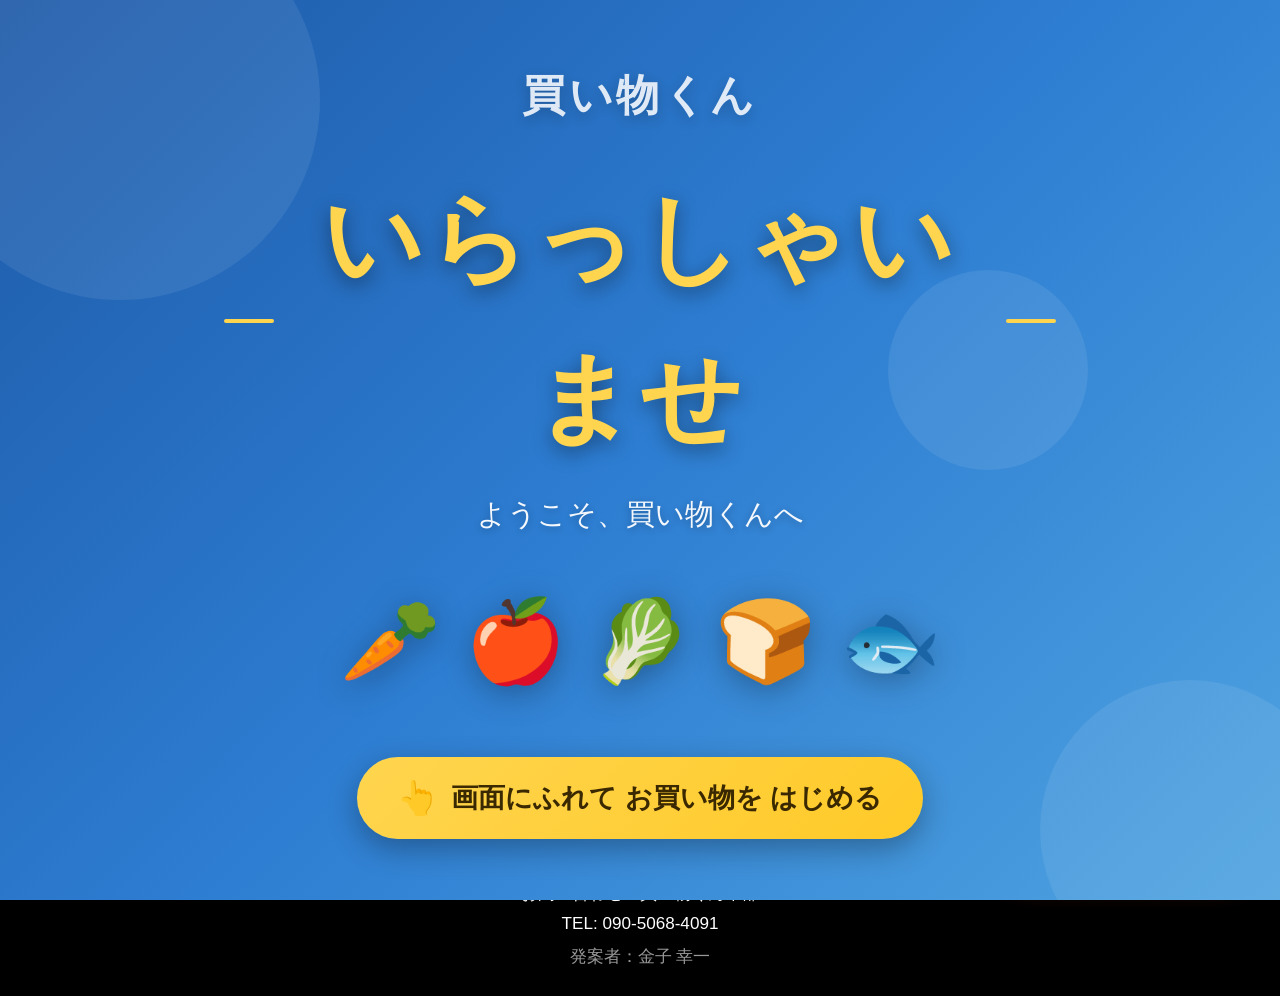
==== index.html @ 4b7d5826 "feat: 買い物くんサイト公開用の初期コミット 認証をVercel問い合わせ方式に変更。非公開ファイル(要件定義.txt, users.json, PDF)は除外。  Co-Authored-By:" ====
<!DOCTYPE html>
<html lang="ja">
<head>
    <meta charset="UTF-8">
    <meta name="viewport" content="width=device-width, initial-scale=1.0">
    <title>買い物くん</title>
    <link rel="stylesheet" href="style.css">
</head>
<body class="menu-body">
    <!-- ウェルカム画面（セッション中、初回のみ表示） -->
    <div class="welcome-screen" id="welcomeScreen">
        <div class="welcome-bg">
            <span class="welcome-bg-shape welcome-bg-shape-1"></span>
            <span class="welcome-bg-shape welcome-bg-shape-2"></span>
            <span class="welcome-bg-shape welcome-bg-shape-3"></span>
        </div>
        <div class="welcome-content">
            <div class="welcome-logo">買い物くん</div>
            <div class="welcome-greeting">
                <span class="welcome-greeting-text">いらっしゃいませ</span>
            </div>
            <div class="welcome-sub">ようこそ、買い物くんへ</div>

            <div class="welcome-illustration">
                <span class="welcome-emoji welcome-emoji-1">🥕</span>
                <span class="welcome-emoji welcome-emoji-2">🍎</span>
                <span class="welcome-emoji welcome-emoji-3">🥬</span>
                <span class="welcome-emoji welcome-emoji-4">🍞</span>
                <span class="welcome-emoji welcome-emoji-5">🐟</span>
            </div>

            <button class="welcome-start-btn" id="welcomeStartBtn">
                <span class="welcome-start-icon">👆</span>
                <span>画面にふれて お買い物を はじめる</span>
            </button>
        </div>
    </div>

    <!-- ヘッダー -->
    <header class="header">
        <div class="header-inner">
            <h1 class="logo">買い物くん</h1>
            <p class="tagline">お買い物の方法を選んでください</p>
        </div>
    </header>

    <!-- メニュー -->
    <main class="menu-main">
        <h2 class="menu-title">お買い物 メニュー</h2>
        <p class="menu-lead">お好きな方法でお買い物ができます</p>

        <div class="menu-grid">
            <a href="single.html" class="menu-card menu-card-single">
                <div class="menu-card-icon">🛒</div>
                <div class="menu-card-title">1つずつ 選ぶ</div>
                <div class="menu-card-desc">
                    動画で商品を見ながら<br>
                    好きなものを 1つずつ選べます
                </div>
                <div class="menu-card-arrow">▶</div>
            </a>

            <a href="sets.html" class="menu-card menu-card-set">
                <div class="menu-card-icon">🍛</div>
                <div class="menu-card-title">お料理の セットから選ぶ</div>
                <div class="menu-card-desc">
                    カレー・ハンバーグなど<br>
                    お料理ごとに まとめて材料が揃います
                </div>
                <div class="menu-card-arrow">▶</div>
            </a>
        </div>
    </main>

    <!-- カートFAB -->
    <button class="cart-fab" id="cartFab">
        <span class="cart-icon">🛒</span>
        <span class="cart-label">買い物かご</span>
        <span class="cart-count" id="cartCount">0</span>
    </button>

    <!-- 買い物かごモーダル -->
    <div class="modal" id="cartModal">
        <div class="modal-content cart-modal-content">
            <button class="modal-close" id="cartModalClose">×</button>
            <h3 class="modal-title">買い物かごの中身</h3>
            <div class="cart-items" id="cartItems"></div>
            <div class="cart-total">
                <span>合計</span>
                <span class="total-price" id="totalPrice">0円</span>
            </div>
            <button class="order-btn" id="orderBtn">この内容で注文する</button>
        </div>
    </div>

    <!-- 最終注文確認モーダル -->
    <div class="modal" id="orderConfirmModal">
        <div class="modal-content order-confirm-content">
            <button class="modal-close" id="orderConfirmClose">×</button>
            <div class="order-confirm-icon">📝</div>
            <h3 class="order-confirm-title">ご注文内容の最終確認</h3>
            <p class="order-confirm-lead">以下の内容でご注文を確定します。<br>よろしいですか？</p>
            <div class="order-confirm-list" id="orderConfirmList"></div>
            <div class="order-confirm-total">
                <span>お支払い合計</span>
                <span class="order-confirm-total-price" id="orderConfirmTotal">0円</span>
            </div>
            <div class="order-confirm-note">
                <span class="order-confirm-note-icon">ℹ</span>
                <span>ご注文後、スタッフが商品をお届けします。</span>
            </div>
            <div class="order-confirm-actions">
                <button class="order-confirm-btn order-confirm-btn-back" id="orderConfirmBack">
                    <span class="panel-btn-icon">←</span>
                    <span>買い物かごに戻る</span>
                </button>
                <button class="order-confirm-btn order-confirm-btn-ok" id="orderConfirmOk">
                    <span class="panel-btn-icon">✓</span>
                    <span>この内容で注文する</span>
                </button>
            </div>
        </div>
    </div>

    <!-- 注文完了モーダル -->
    <div class="modal" id="completeModal">
        <div class="modal-content complete-content">
            <div class="complete-icon">✓</div>
            <h3 class="complete-title">ご注文ありがとうございます</h3>
            <p class="complete-text">
                スタッフが商品をお届けします。<br>
                しばらくお待ちください。
            </p>
            <div class="complete-summary" id="completeSummary"></div>
            <button class="complete-btn" id="completeBtn">とじる</button>
        </div>
    </div>

    <!-- フッター -->
    <footer class="footer">
        <p>お問い合わせ：買い物くん本部</p>
        <p>TEL: 090-5068-4091</p>
        <p class="footer-small">発案者：金子 幸一</p>
    </footer>

    <script src="data.js"></script>
    <script src="auth.js"></script>
    <script src="cart.js"></script>
    <script>
        // ウェルカム画面（同セッション中は初回のみ表示）
        document.addEventListener("DOMContentLoaded", () => {
            injectAuthBadge();
            const welcome = document.getElementById("welcomeScreen");
            const startBtn = document.getElementById("welcomeStartBtn");

            if (sessionStorage.getItem("buyimono_welcomed") === "yes") {
                welcome.classList.add("hide");
            } else {
                const dismiss = (e) => {
                    e && e.stopPropagation && e.stopPropagation();
                    sessionStorage.setItem("buyimono_welcomed", "yes");
                    welcome.classList.add("hide");
                };
                welcome.addEventListener("click", dismiss);
                startBtn.addEventListener("click", dismiss);
            }
        });
    </script>
</body>
</html>
---- style.css ----
/* ========================================
   買い物くん - タブレット向けTV通販風UI
   ======================================== */

* {
    margin: 0;
    padding: 0;
    box-sizing: border-box;
    -webkit-tap-highlight-color: transparent;
}

html {
    font-size: 18px;
}

body {
    font-family: "Hiragino Sans", "Hiragino Kaku Gothic ProN", "Meiryo", "Yu Gothic", sans-serif;
    background: #0a1929;
    color: #222;
    line-height: 1.6;
    overflow-x: hidden;
    min-height: 100vh;
}

/* ========================================
   ウェルカム画面
   ======================================== */
.welcome-screen {
    position: fixed;
    inset: 0;
    z-index: 2000;
    background: linear-gradient(135deg, #1e5aa8 0%, #2d7dd2 50%, #4fa3e0 100%);
    display: flex;
    align-items: center;
    justify-content: center;
    cursor: pointer;
    overflow: hidden;
    transition: opacity 0.6s ease, visibility 0.6s ease;
}

.welcome-screen.hide {
    opacity: 0;
    visibility: hidden;
    pointer-events: none;
}

/* 背景装飾 */
.welcome-bg {
    position: absolute;
    inset: 0;
    overflow: hidden;
    pointer-events: none;
}

.welcome-bg-shape {
    position: absolute;
    border-radius: 50%;
    background: rgba(255,255,255,0.08);
    animation: bgFloat 14s ease-in-out infinite;
}

.welcome-bg-shape-1 {
    width: 400px;
    height: 400px;
    top: -100px;
    left: -80px;
    animation-delay: 0s;
}

.welcome-bg-shape-2 {
    width: 300px;
    height: 300px;
    bottom: -80px;
    right: -60px;
    animation-delay: -5s;
}

.welcome-bg-shape-3 {
    width: 200px;
    height: 200px;
    top: 30%;
    right: 15%;
    animation-delay: -9s;
}

@keyframes bgFloat {
    0%, 100% { transform: translate(0, 0) scale(1); }
    33% { transform: translate(30px, -20px) scale(1.05); }
    66% { transform: translate(-20px, 30px) scale(0.98); }
}

/* 中央コンテンツ */
.welcome-content {
    position: relative;
    z-index: 1;
    text-align: center;
    color: #fff;
    padding: 40px 24px;
    max-width: 800px;
    width: 100%;
    animation: welcomeFadeIn 0.8s ease-out;
}

@keyframes welcomeFadeIn {
    from {
        opacity: 0;
        transform: translateY(20px);
    }
    to {
        opacity: 1;
        transform: translateY(0);
    }
}

.welcome-logo {
    font-size: 2.4rem;
    font-weight: bold;
    opacity: 0.85;
    letter-spacing: 0.08em;
    margin-bottom: 30px;
    text-shadow: 0 4px 14px rgba(0,0,0,0.25);
}

.welcome-greeting {
    margin-bottom: 14px;
    position: relative;
    display: inline-block;
    padding: 0 30px;
}

.welcome-greeting::before,
.welcome-greeting::after {
    content: "";
    position: absolute;
    top: 50%;
    width: 50px;
    height: 4px;
    background: #ffd54f;
    border-radius: 2px;
}

.welcome-greeting::before {
    left: -40px;
}

.welcome-greeting::after {
    right: -40px;
}

.welcome-greeting-text {
    font-size: 5.5rem;
    font-weight: bold;
    color: #ffd54f;
    text-shadow: 0 6px 20px rgba(0,0,0,0.4);
    letter-spacing: 0.05em;
    display: inline-block;
    animation: greetingPulse 2.5s ease-in-out infinite;
}

@keyframes greetingPulse {
    0%, 100% { transform: scale(1); }
    50% { transform: scale(1.03); }
}

.welcome-sub {
    font-size: 1.6rem;
    margin-bottom: 40px;
    opacity: 0.95;
    text-shadow: 0 2px 8px rgba(0,0,0,0.3);
}

/* イラスト */
.welcome-illustration {
    display: flex;
    justify-content: center;
    align-items: center;
    gap: 24px;
    margin-bottom: 50px;
    flex-wrap: wrap;
}

.welcome-emoji {
    font-size: 4.5rem;
    filter: drop-shadow(0 6px 16px rgba(0,0,0,0.3));
    animation: emojiFloat 3s ease-in-out infinite;
}

.welcome-emoji-1 { animation-delay: 0s; }
.welcome-emoji-2 { animation-delay: 0.3s; }
.welcome-emoji-3 { animation-delay: 0.6s; }
.welcome-emoji-4 { animation-delay: 0.9s; }
.welcome-emoji-5 { animation-delay: 1.2s; }

@keyframes emojiFloat {
    0%, 100% { transform: translateY(0) rotate(-3deg); }
    50% { transform: translateY(-20px) rotate(3deg); }
}

/* スタートボタン */
.welcome-start-btn {
    background: linear-gradient(135deg, #ffd54f 0%, #ffca28 100%);
    color: #3a2800;
    border: none;
    border-radius: 60px;
    padding: 22px 40px;
    font-size: 1.5rem;
    font-weight: bold;
    cursor: pointer;
    font-family: inherit;
    display: inline-flex;
    align-items: center;
    gap: 14px;
    box-shadow: 0 10px 30px rgba(0,0,0,0.3);
    animation: startBtnPulse 1.8s ease-in-out infinite;
}

.welcome-start-btn:active {
    transform: scale(0.96);
}

@keyframes startBtnPulse {
    0%, 100% {
        box-shadow: 0 10px 30px rgba(0,0,0,0.3), 0 0 0 0 rgba(255,213,79,0.6);
    }
    50% {
        box-shadow: 0 10px 30px rgba(0,0,0,0.3), 0 0 0 20px rgba(255,213,79,0);
    }
}

.welcome-start-icon {
    font-size: 1.8rem;
    animation: pointerBounce 1.2s ease-in-out infinite;
}

/* レスポンシブ */
@media (max-width: 600px) {
    .welcome-logo {
        font-size: 1.8rem;
        margin-bottom: 20px;
    }
    .welcome-greeting-text {
        font-size: 3.2rem;
    }
    .welcome-greeting::before,
    .welcome-greeting::after {
        width: 30px;
    }
    .welcome-sub {
        font-size: 1.15rem;
        margin-bottom: 28px;
    }
    .welcome-emoji {
        font-size: 3rem;
    }
    .welcome-illustration {
        gap: 14px;
        margin-bottom: 32px;
    }
    .welcome-start-btn {
        font-size: 1.15rem;
        padding: 18px 26px;
    }
}

/* ========================================
   ヘッダー
   ======================================== */
.header {
    background: linear-gradient(135deg, #1e5aa8 0%, #2d7dd2 100%);
    color: #fff;
    padding: 16px;
    box-shadow: 0 2px 8px rgba(0,0,0,0.3);
}

.header-inner {
    max-width: 1400px;
    margin: 0 auto;
    text-align: center;
}

/* 戻るボタン付きヘッダー */
.header-with-back {
    display: flex;
    align-items: center;
    justify-content: space-between;
    gap: 16px;
}

.header-back {
    color: #fff;
    text-decoration: none;
    background: rgba(255,255,255,0.18);
    padding: 10px 18px;
    border-radius: 50px;
    font-size: 1.05rem;
    font-weight: bold;
    white-space: nowrap;
    border: 2px solid rgba(255,255,255,0.35);
    transition: all 0.15s;
    flex-shrink: 0;
}

.header-back:active {
    background: rgba(255,255,255,0.3);
    transform: scale(0.96);
}

.header-back-spacer {
    width: 128px;
    flex-shrink: 0;
}

@media (max-width: 600px) {
    .header-back {
        font-size: 0.9rem;
        padding: 8px 12px;
    }
    .header-back-spacer {
        width: 70px;
    }
}

.logo {
    font-size: 2.2rem;
    font-weight: bold;
    letter-spacing: 0.05em;
}

.tagline {
    font-size: 1.15rem;
    margin-top: 2px;
    opacity: 0.95;
}

/* ========================================
   ショーケース（メインエリア）
   ======================================== */
.showcase {
    max-width: 1400px;
    margin: 0 auto;
    padding: 24px 16px 40px;
}

.showcase-inner {
    display: flex;
    flex-direction: column;
    gap: 20px;
}

/* 操作ガイド */
.guide-banner {
    background: linear-gradient(90deg, #ffc107 0%, #ffb300 100%);
    color: #222;
    padding: 14px 20px;
    border-radius: 50px;
    font-size: 1.3rem;
    font-weight: bold;
    text-align: center;
    box-shadow: 0 4px 12px rgba(255,193,7,0.35);
    display: flex;
    align-items: center;
    justify-content: center;
    gap: 12px;
    animation: guidePulse 2.5s ease-in-out infinite;
}

@keyframes guidePulse {
    0%, 100% { transform: scale(1); }
    50% { transform: scale(1.02); }
}

.guide-icon {
    font-size: 1.8rem;
    animation: pointerBounce 1.2s ease-in-out infinite;
}

@keyframes pointerBounce {
    0%, 100% { transform: translateY(0); }
    50% { transform: translateY(-6px); }
}

/* ========================================
   動画ステージ
   ======================================== */
.video-stage {
    position: relative;
    width: 100%;
    aspect-ratio: 16/9;
    background: #000;
    border-radius: 20px;
    overflow: hidden;
    box-shadow: 0 12px 40px rgba(0,0,0,0.5);
    cursor: pointer;
    user-select: none;
}

.video-stage.tapped {
    cursor: default;
}

.video-placeholder {
    position: absolute;
    inset: 0;
    background: linear-gradient(135deg, #1e5aa8 0%, #2d7dd2 50%, #4fa3e0 100%);
    display: flex;
    flex-direction: column;
    align-items: center;
    justify-content: center;
    color: #fff;
    z-index: 1;
    transition: opacity 0.5s;
}

.video-placeholder.hidden {
    opacity: 0;
    pointer-events: none;
}

.placeholder-emoji {
    font-size: 10rem;
    animation: floatEmoji 3s ease-in-out infinite;
    filter: drop-shadow(0 10px 20px rgba(0,0,0,0.3));
}

@keyframes floatEmoji {
    0%, 100% { transform: translateY(0) rotate(-2deg); }
    50% { transform: translateY(-15px) rotate(2deg); }
}

.placeholder-name {
    font-size: 2.5rem;
    font-weight: bold;
    margin-top: 20px;
    text-shadow: 0 4px 12px rgba(0,0,0,0.3);
}

.stage-video {
    position: absolute;
    inset: 0;
    width: 100%;
    height: 100%;
    object-fit: cover;
    z-index: 2;
}

.stage-video:not([src]), .stage-video[src=""] {
    display: none;
}

/* 商品情報オーバーレイ */
.product-overlay {
    position: absolute;
    bottom: 0;
    left: 0;
    right: 0;
    background: linear-gradient(180deg, transparent 0%, rgba(0,0,0,0.85) 100%);
    padding: 40px 24px 24px;
    color: #fff;
    z-index: 3;
    pointer-events: none;
}

.product-overlay-name {
    font-size: 2.2rem;
    font-weight: bold;
    text-shadow: 0 2px 8px rgba(0,0,0,0.6);
    margin-bottom: 6px;
}

.product-overlay-price {
    font-size: 1.8rem;
    font-weight: bold;
    color: #ffd54f;
    text-shadow: 0 2px 8px rgba(0,0,0,0.6);
}

/* タップ促進ヒント */
.tap-hint {
    position: absolute;
    top: 50%;
    right: 6%;
    transform: translateY(-50%);
    color: #fff;
    z-index: 3;
    text-align: center;
    pointer-events: none;
    animation: hintFade 3s ease-in-out infinite;
}

.video-stage.tapped .tap-hint {
    display: none;
}

@keyframes hintFade {
    0%, 100% { opacity: 0.5; }
    50% { opacity: 1; }
}

.tap-circle {
    width: 100px;
    height: 100px;
    border: 5px solid #fff;
    border-radius: 50%;
    margin: 0 auto 12px;
    position: relative;
    box-shadow: 0 0 30px rgba(255,255,255,0.6);
}

.tap-circle::before, .tap-circle::after {
    content: "";
    position: absolute;
    inset: -5px;
    border: 5px solid rgba(255,255,255,0.7);
    border-radius: 50%;
    animation: ripple 2s ease-out infinite;
}

.tap-circle::after {
    animation-delay: 1s;
}

@keyframes ripple {
    0% { transform: scale(1); opacity: 1; }
    100% { transform: scale(1.8); opacity: 0; }
}

.tap-text {
    font-size: 1.3rem;
    font-weight: bold;
    text-shadow: 0 2px 8px rgba(0,0,0,0.8);
    background: rgba(217,72,15,0.9);
    padding: 8px 16px;
    border-radius: 50px;
    display: inline-block;
}

/* ========================================
   購入パネル（タップ後）
   ======================================== */
.purchase-panel {
    position: absolute;
    inset: 0;
    background: rgba(0,0,0,0.85);
    backdrop-filter: blur(8px);
    -webkit-backdrop-filter: blur(8px);
    z-index: 10;
    display: none;
    flex-direction: column;
    justify-content: center;
    padding: 24px;
    color: #fff;
}

.purchase-panel.show {
    display: flex;
    animation: panelSlideUp 0.35s cubic-bezier(0.16, 1, 0.3, 1);
}

@keyframes panelSlideUp {
    from {
        opacity: 0;
        transform: translateY(30px);
    }
    to {
        opacity: 1;
        transform: translateY(0);
    }
}

.panel-close {
    position: absolute;
    top: 16px;
    right: 16px;
    width: 48px;
    height: 48px;
    border-radius: 50%;
    border: none;
    background: rgba(255,255,255,0.2);
    color: #fff;
    font-size: 1.8rem;
    cursor: pointer;
    display: flex;
    align-items: center;
    justify-content: center;
}

.panel-close:hover {
    background: rgba(255,255,255,0.3);
}

.panel-product {
    display: flex;
    align-items: center;
    gap: 20px;
    margin-bottom: 24px;
}

.panel-emoji {
    font-size: 6rem;
    flex-shrink: 0;
    filter: drop-shadow(0 6px 16px rgba(0,0,0,0.5));
}

.panel-info {
    flex: 1;
    min-width: 0;
}

.panel-name {
    font-size: 2rem;
    font-weight: bold;
    margin-bottom: 6px;
}

.panel-desc {
    font-size: 1.05rem;
    opacity: 0.9;
    margin-bottom: 10px;
    line-height: 1.5;
}

.panel-price {
    font-size: 2.2rem;
    font-weight: bold;
    color: #ffd54f;
}

/* 数量選択（ラジオボタン式） */
.panel-qty-section {
    margin-bottom: 24px;
    text-align: center;
}

.panel-qty-label {
    font-size: 1.4rem;
    font-weight: bold;
    margin-bottom: 14px;
}

.panel-qty-options {
    display: flex;
    flex-wrap: wrap;
    gap: 10px;
    justify-content: center;
    max-width: 720px;
    margin: 0 auto;
}

.qty-option {
    width: 68px;
    height: 68px;
    border-radius: 50%;
    border: 3px solid #fff;
    background: rgba(255,255,255,0.15);
    color: #fff;
    font-size: 1.6rem;
    font-weight: bold;
    cursor: pointer;
    font-family: inherit;
    display: flex;
    align-items: center;
    justify-content: center;
    transition: all 0.15s;
    flex-shrink: 0;
}

.qty-option:active {
    transform: scale(0.92);
}

.qty-option.selected {
    background: #ffd54f;
    color: #222;
    border-color: #ffd54f;
    box-shadow: 0 6px 16px rgba(255,213,79,0.5);
    transform: scale(1.08);
}

.qty-option.qty-more {
    width: auto;
    padding: 0 22px;
    border-radius: 50px;
    background: #d9480f;
    border-color: #d9480f;
    color: #fff;
    font-size: 1.15rem;
    white-space: nowrap;
    box-shadow: 0 4px 12px rgba(217,72,15,0.45);
}

.qty-option.qty-more:active {
    background: #b73a0a;
    transform: scale(0.95);
}

/* ボタン */
.panel-actions {
    display: flex;
    gap: 12px;
    max-width: 700px;
    margin: 0 auto;
    width: 100%;
}

.panel-btn {
    flex: 1;
    padding: 18px 20px;
    border: none;
    border-radius: 50px;
    font-size: 1.25rem;
    font-weight: bold;
    cursor: pointer;
    font-family: inherit;
    display: flex;
    align-items: center;
    justify-content: center;
    gap: 10px;
    transition: transform 0.1s;
}

.panel-btn:active {
    transform: scale(0.97);
}

.panel-btn-cancel {
    background: #fff;
    color: #555;
    box-shadow: 0 4px 12px rgba(0,0,0,0.3);
}

.panel-btn-add {
    background: linear-gradient(135deg, #d9480f 0%, #e8590c 100%);
    color: #fff;
    box-shadow: 0 6px 20px rgba(217,72,15,0.5);
    font-size: 1.35rem;
    flex: 1.3;
}

.panel-btn-icon {
    font-size: 1.4rem;
}

/* ========================================
   購入確認ダイアログ
   ======================================== */
.confirm-dialog {
    position: absolute;
    inset: 0;
    background: rgba(0,0,0,0.88);
    backdrop-filter: blur(10px);
    -webkit-backdrop-filter: blur(10px);
    z-index: 15;
    display: none;
    align-items: center;
    justify-content: center;
    padding: 20px;
}

.confirm-dialog.show {
    display: flex;
    animation: confirmFade 0.25s ease-out;
}

@keyframes confirmFade {
    from { opacity: 0; }
    to { opacity: 1; }
}

.confirm-inner {
    background: #fff;
    border-radius: 24px;
    padding: 32px 28px;
    max-width: 560px;
    width: 100%;
    box-shadow: 0 20px 60px rgba(0,0,0,0.5);
    animation: confirmPop 0.3s cubic-bezier(0.16, 1, 0.3, 1);
}

@keyframes confirmPop {
    from {
        transform: scale(0.85);
        opacity: 0;
    }
    to {
        transform: scale(1);
        opacity: 1;
    }
}

.confirm-icon {
    font-size: 3rem;
    text-align: center;
    margin-bottom: 12px;
}

.confirm-title {
    font-size: 1.5rem;
    font-weight: bold;
    text-align: center;
    color: #1e5aa8;
    margin-bottom: 20px;
    line-height: 1.4;
}

.confirm-product {
    display: flex;
    align-items: center;
    gap: 18px;
    background: #f5f7fa;
    border-radius: 16px;
    padding: 18px;
    margin-bottom: 24px;
}

.confirm-emoji {
    font-size: 4rem;
    flex-shrink: 0;
    filter: drop-shadow(0 4px 10px rgba(0,0,0,0.15));
}

.confirm-details {
    flex: 1;
    min-width: 0;
    color: #222;
}

.confirm-name {
    font-size: 1.4rem;
    font-weight: bold;
    margin-bottom: 8px;
}

.confirm-qty-line {
    font-size: 1.15rem;
    margin-bottom: 8px;
    display: flex;
    align-items: baseline;
    gap: 6px;
    color: #444;
}

.confirm-qty {
    font-size: 1.5rem;
    font-weight: bold;
    color: #1e5aa8;
}

.confirm-multiply {
    color: #888;
}

.confirm-total {
    display: flex;
    justify-content: space-between;
    align-items: baseline;
    padding-top: 8px;
    border-top: 1px dashed #ccc;
    font-size: 1.1rem;
    font-weight: bold;
}

.confirm-total-price {
    font-size: 1.8rem;
    color: #d9480f;
}

.confirm-actions {
    display: flex;
    gap: 12px;
}

.confirm-btn {
    flex: 1;
    padding: 18px 16px;
    border: none;
    border-radius: 50px;
    font-size: 1.2rem;
    font-weight: bold;
    cursor: pointer;
    font-family: inherit;
    display: flex;
    align-items: center;
    justify-content: center;
    gap: 8px;
    transition: transform 0.1s;
}

.confirm-btn:active {
    transform: scale(0.96);
}

.confirm-btn-no {
    background: #e9ecef;
    color: #555;
}

.confirm-btn-yes {
    background: linear-gradient(135deg, #37b24d 0%, #40c057 100%);
    color: #fff;
    box-shadow: 0 6px 18px rgba(55,178,77,0.45);
    flex: 1.3;
}

/* ========================================
   カート追加トースト
   ======================================== */
.added-toast {
    position: absolute;
    top: 50%;
    left: 50%;
    transform: translate(-50%, -50%) scale(0.8);
    background: #37b24d;
    color: #fff;
    padding: 24px 40px;
    border-radius: 60px;
    font-size: 1.6rem;
    font-weight: bold;
    z-index: 20;
    display: flex;
    align-items: center;
    gap: 14px;
    opacity: 0;
    pointer-events: none;
    transition: all 0.3s cubic-bezier(0.16, 1, 0.3, 1);
    box-shadow: 0 12px 40px rgba(55,178,77,0.5);
}

.added-toast.show {
    opacity: 1;
    transform: translate(-50%, -50%) scale(1);
}

.toast-check {
    width: 36px;
    height: 36px;
    background: #fff;
    color: #37b24d;
    border-radius: 50%;
    display: flex;
    align-items: center;
    justify-content: center;
    font-size: 1.4rem;
    font-weight: bold;
}

/* ========================================
   動画コントロール
   ======================================== */
.video-controls {
    display: flex;
    gap: 14px;
    justify-content: center;
}

.ctrl-btn {
    flex: 1;
    max-width: 200px;
    padding: 16px 20px;
    background: #fff;
    border: 3px solid #2d7dd2;
    border-radius: 50px;
    color: #1e5aa8;
    font-size: 1.1rem;
    font-weight: bold;
    cursor: pointer;
    font-family: inherit;
    display: flex;
    align-items: center;
    justify-content: center;
    gap: 10px;
    transition: all 0.15s;
}

.ctrl-btn:active {
    transform: scale(0.95);
}

.ctrl-btn-play {
    background: #1e5aa8;
    color: #fff;
    border-color: #1e5aa8;
}

.ctrl-icon {
    font-size: 1.4rem;
}

/* ========================================
   カテゴリボタン
   ======================================== */
.category-section {
    background: #fff;
    padding: 16px;
    border-radius: 16px;
    box-shadow: 0 4px 12px rgba(0,0,0,0.3);
}

.category-buttons {
    display: flex;
    flex-wrap: wrap;
    gap: 10px;
    justify-content: center;
}

.category-btn {
    font-family: inherit;
    font-size: 1.1rem;
    padding: 12px 24px;
    border: 3px solid #2d7dd2;
    background: #fff;
    color: #1e5aa8;
    border-radius: 50px;
    cursor: pointer;
    font-weight: bold;
    transition: all 0.15s;
}

.category-btn:active {
    transform: scale(0.95);
}

.category-btn.active {
    background: #1e5aa8;
    color: #fff;
}

/* ========================================
   進行インジケータ
   ======================================== */
.progress-dots {
    display: flex;
    gap: 6px;
    justify-content: center;
    flex-wrap: wrap;
    padding: 0 16px;
}

.progress-dot {
    width: 10px;
    height: 10px;
    border-radius: 50%;
    background: rgba(255,255,255,0.3);
    transition: all 0.2s;
    cursor: pointer;
}

.progress-dot.active {
    background: #ffd54f;
    transform: scale(1.5);
}

/* ========================================
   カートボタン（固定）
   ======================================== */
.cart-fab {
    position: fixed;
    bottom: 24px;
    right: 24px;
    background: linear-gradient(135deg, #d9480f 0%, #e8590c 100%);
    color: #fff;
    border: none;
    border-radius: 60px;
    padding: 18px 28px;
    font-size: 1.2rem;
    font-weight: bold;
    cursor: pointer;
    font-family: inherit;
    display: flex;
    align-items: center;
    gap: 12px;
    box-shadow: 0 8px 24px rgba(217,72,15,0.5);
    z-index: 500;
    transition: transform 0.2s;
}

.cart-fab:active {
    transform: scale(0.95);
}

.cart-icon {
    font-size: 1.6rem;
}

.cart-count {
    background: #fff;
    color: #d9480f;
    border-radius: 50%;
    min-width: 32px;
    height: 32px;
    padding: 0 8px;
    display: flex;
    align-items: center;
    justify-content: center;
    font-size: 1.1rem;
    font-weight: bold;
}

/* ========================================
   モーダル（カート・完了）
   ======================================== */
.modal {
    display: none;
    position: fixed;
    top: 0;
    left: 0;
    width: 100%;
    height: 100%;
    background: rgba(0,0,0,0.75);
    z-index: 1000;
    align-items: center;
    justify-content: center;
    padding: 16px;
}

.modal.show {
    display: flex;
}

.modal-content {
    background: #fff;
    border-radius: 20px;
    max-width: 600px;
    width: 100%;
    max-height: 90vh;
    overflow-y: auto;
    padding: 28px;
    position: relative;
}

.modal-close {
    position: absolute;
    top: 14px;
    right: 14px;
    width: 48px;
    height: 48px;
    border-radius: 50%;
    border: none;
    background: #eee;
    font-size: 1.6rem;
    cursor: pointer;
    font-weight: bold;
    color: #333;
    display: flex;
    align-items: center;
    justify-content: center;
}

.modal-close:active {
    background: #ddd;
}

.modal-title {
    font-size: 1.7rem;
    margin-bottom: 20px;
    padding-right: 48px;
    color: #1e5aa8;
}

/* カート中身 */
.cart-items {
    margin-bottom: 20px;
    max-height: 50vh;
    overflow-y: auto;
}

.cart-item {
    display: flex;
    align-items: center;
    gap: 12px;
    padding: 14px 0;
    border-bottom: 1px solid #eee;
}

.cart-item-emoji {
    font-size: 2.8rem;
    width: 64px;
    text-align: center;
}

.cart-item-info {
    flex: 1;
    min-width: 0;
}

.cart-item-name {
    font-size: 1.2rem;
    font-weight: bold;
    margin-bottom: 4px;
}

.cart-item-price {
    font-size: 1rem;
    color: #666;
}

.cart-item-qty {
    display: flex;
    align-items: center;
    gap: 4px;
}

.cart-qty-btn {
    width: 40px;
    height: 40px;
    border: 2px solid #2d7dd2;
    background: #fff;
    color: #1e5aa8;
    border-radius: 50%;
    font-size: 1.3rem;
    font-weight: bold;
    cursor: pointer;
}

.cart-qty-val {
    min-width: 34px;
    text-align: center;
    font-weight: bold;
    font-size: 1.15rem;
}

.cart-remove-btn {
    background: none;
    border: none;
    color: #c92a2a;
    font-size: 0.9rem;
    cursor: pointer;
    padding: 4px 8px;
    font-family: inherit;
}

.cart-empty {
    text-align: center;
    padding: 40px 20px;
    color: #888;
    font-size: 1.1rem;
}

.cart-total {
    display: flex;
    justify-content: space-between;
    align-items: center;
    padding: 18px 0;
    border-top: 2px solid #1e5aa8;
    font-size: 1.3rem;
    font-weight: bold;
    margin-bottom: 16px;
}

.total-price {
    color: #d9480f;
    font-size: 1.9rem;
}

.order-btn {
    width: 100%;
    padding: 20px;
    background: #1e5aa8;
    color: #fff;
    border: none;
    border-radius: 50px;
    font-size: 1.35rem;
    font-weight: bold;
    cursor: pointer;
    font-family: inherit;
}

.order-btn:active {
    background: #164280;
}

.order-btn:disabled {
    background: #ccc;
    cursor: not-allowed;
}

/* ========================================
   最終注文確認モーダル
   ======================================== */
.order-confirm-content {
    max-width: 620px;
    text-align: center;
    padding: 32px 28px;
}

.order-confirm-icon {
    font-size: 3rem;
    margin-bottom: 8px;
}

.order-confirm-title {
    font-size: 1.7rem;
    color: #1e5aa8;
    font-weight: bold;
    margin-bottom: 10px;
}

.order-confirm-lead {
    font-size: 1.15rem;
    color: #444;
    margin-bottom: 22px;
    line-height: 1.6;
}

.order-confirm-list {
    background: #f5f7fa;
    border-radius: 14px;
    padding: 16px;
    margin-bottom: 20px;
    text-align: left;
    max-height: 40vh;
    overflow-y: auto;
}

.order-confirm-item {
    display: flex;
    align-items: center;
    gap: 14px;
    padding: 12px 0;
    border-bottom: 1px dashed #d0d7de;
}

.order-confirm-item:last-child {
    border-bottom: none;
}

.order-confirm-item-emoji {
    font-size: 2.4rem;
    width: 56px;
    text-align: center;
    flex-shrink: 0;
}

.order-confirm-item-info {
    flex: 1;
    min-width: 0;
}

.order-confirm-item-name {
    font-size: 1.15rem;
    font-weight: bold;
    margin-bottom: 2px;
    color: #222;
}

.order-confirm-item-sub {
    font-size: 0.95rem;
    color: #666;
}

.order-confirm-item-price {
    font-size: 1.2rem;
    font-weight: bold;
    color: #d9480f;
    text-align: right;
    white-space: nowrap;
}

.order-confirm-total {
    display: flex;
    justify-content: space-between;
    align-items: center;
    padding: 16px 20px;
    background: linear-gradient(135deg, #1e5aa8 0%, #2d7dd2 100%);
    color: #fff;
    border-radius: 14px;
    font-size: 1.3rem;
    font-weight: bold;
    margin-bottom: 16px;
}

.order-confirm-total-price {
    font-size: 2.2rem;
    color: #ffd54f;
}

.order-confirm-note {
    background: #fff8e1;
    border: 2px solid #ffc107;
    border-radius: 12px;
    padding: 12px 16px;
    font-size: 1rem;
    color: #5c4a00;
    margin-bottom: 22px;
    display: flex;
    align-items: center;
    gap: 10px;
    text-align: left;
}

.order-confirm-note-icon {
    font-size: 1.3rem;
    font-weight: bold;
    width: 28px;
    height: 28px;
    background: #ffc107;
    color: #fff;
    border-radius: 50%;
    display: flex;
    align-items: center;
    justify-content: center;
    flex-shrink: 0;
}

.order-confirm-actions {
    display: flex;
    gap: 12px;
}

.order-confirm-btn {
    flex: 1;
    padding: 18px 16px;
    border: none;
    border-radius: 50px;
    font-size: 1.2rem;
    font-weight: bold;
    cursor: pointer;
    font-family: inherit;
    display: flex;
    align-items: center;
    justify-content: center;
    gap: 8px;
    transition: transform 0.1s;
}

.order-confirm-btn:active {
    transform: scale(0.96);
}

.order-confirm-btn-back {
    background: #e9ecef;
    color: #555;
}

.order-confirm-btn-ok {
    background: linear-gradient(135deg, #d9480f 0%, #e8590c 100%);
    color: #fff;
    box-shadow: 0 6px 18px rgba(217,72,15,0.45);
    flex: 1.4;
    font-size: 1.3rem;
}

/* ========================================
   注文完了
   ======================================== */
.complete-content {
    text-align: center;
    max-width: 480px;
}

.complete-icon {
    width: 90px;
    height: 90px;
    background: #37b24d;
    color: #fff;
    border-radius: 50%;
    font-size: 3.5rem;
    display: flex;
    align-items: center;
    justify-content: center;
    margin: 20px auto;
    font-weight: bold;
}

.complete-title {
    font-size: 1.6rem;
    color: #1e5aa8;
    margin-bottom: 12px;
}

.complete-text {
    font-size: 1.15rem;
    color: #444;
    margin-bottom: 20px;
    line-height: 1.7;
}

.complete-summary {
    background: #f5f7fa;
    border-radius: 12px;
    padding: 16px;
    margin-bottom: 20px;
    text-align: left;
    font-size: 1rem;
    max-height: 200px;
    overflow-y: auto;
}

.complete-summary-item {
    padding: 6px 0;
    border-bottom: 1px dashed #ddd;
    display: flex;
    justify-content: space-between;
}

.complete-summary-item:last-child {
    border-bottom: none;
}

.complete-btn {
    padding: 14px 40px;
    background: #1e5aa8;
    color: #fff;
    border: none;
    border-radius: 50px;
    font-size: 1.2rem;
    font-weight: bold;
    cursor: pointer;
    font-family: inherit;
}

/* ========================================
   フッター
   ======================================== */
.footer {
    background: #000;
    color: #fff;
    padding: 24px 16px;
    text-align: center;
}

.footer p {
    font-size: 0.95rem;
    margin-bottom: 2px;
}

.footer-small {
    font-size: 0.8rem;
    opacity: 0.6;
    margin-top: 6px;
}

/* ========================================
   レスポンシブ
   ======================================== */

/* タブレット縦向き */
@media (max-width: 900px) {
    html {
        font-size: 17px;
    }

    .product-overlay-name {
        font-size: 1.8rem;
    }

    .product-overlay-price {
        font-size: 1.5rem;
    }

    .panel-emoji {
        font-size: 4.5rem;
    }

    .panel-name {
        font-size: 1.6rem;
    }

    .panel-price {
        font-size: 1.8rem;
    }

    .placeholder-emoji {
        font-size: 7rem;
    }

    .placeholder-name {
        font-size: 1.8rem;
    }

    .tap-circle {
        width: 70px;
        height: 70px;
    }
}

/* スマホ */
@media (max-width: 600px) {
    html {
        font-size: 15px;
    }

    .logo {
        font-size: 1.7rem;
    }

    .guide-banner {
        font-size: 1.05rem;
        padding: 10px 14px;
    }

    .panel-product {
        flex-direction: column;
        text-align: center;
        gap: 10px;
    }

    .panel-actions {
        flex-direction: column;
    }

    .ctrl-btn {
        padding: 12px 14px;
        font-size: 0.95rem;
    }

    .ctrl-label {
        display: none;
    }

    .ctrl-btn-play .ctrl-label {
        display: inline;
    }

    .cart-fab {
        bottom: 16px;
        right: 16px;
        padding: 14px 20px;
        font-size: 1rem;
    }

    .category-btn {
        font-size: 0.95rem;
        padding: 10px 16px;
    }
}

/* ============================================================
   ページ別 背景
   ============================================================ */
body.menu-body,
body.sets-body {
    background: linear-gradient(180deg, #eef4fb 0%, #ffffff 100%);
    color: #222;
}

/* ============================================================
   メニューページ
   ============================================================ */
.menu-main {
    max-width: 1100px;
    margin: 40px auto 60px;
    padding: 0 20px;
}

.menu-title {
    font-size: 2.2rem;
    text-align: center;
    color: #1e5aa8;
    font-weight: bold;
    margin-bottom: 8px;
}

.menu-lead {
    text-align: center;
    font-size: 1.2rem;
    color: #555;
    margin-bottom: 40px;
}

.menu-grid {
    display: grid;
    grid-template-columns: repeat(auto-fit, minmax(360px, 1fr));
    gap: 24px;
}

.menu-card {
    background: #fff;
    border-radius: 24px;
    padding: 40px 28px;
    text-decoration: none;
    color: #222;
    box-shadow: 0 10px 30px rgba(30,90,168,0.15);
    border: 4px solid transparent;
    display: flex;
    flex-direction: column;
    align-items: center;
    text-align: center;
    cursor: pointer;
    transition: all 0.2s;
    position: relative;
    overflow: hidden;
}

.menu-card::before {
    content: "";
    position: absolute;
    top: 0;
    left: 0;
    right: 0;
    height: 8px;
}

.menu-card-single::before {
    background: linear-gradient(90deg, #2d7dd2, #4fa3e0);
}

.menu-card-set::before {
    background: linear-gradient(90deg, #d9480f, #ff922b);
}

.menu-card:active {
    transform: scale(0.98);
    box-shadow: 0 6px 18px rgba(30,90,168,0.25);
}

.menu-card:hover {
    border-color: #ffd54f;
    transform: translateY(-4px);
}

.menu-card-icon {
    font-size: 6rem;
    margin-bottom: 16px;
    filter: drop-shadow(0 6px 16px rgba(0,0,0,0.1));
}

.menu-card-title {
    font-size: 2rem;
    font-weight: bold;
    color: #1e5aa8;
    margin-bottom: 14px;
    line-height: 1.3;
}

.menu-card-set .menu-card-title {
    color: #d9480f;
}

.menu-card-desc {
    font-size: 1.15rem;
    color: #555;
    line-height: 1.7;
    margin-bottom: 20px;
}

.menu-card-arrow {
    background: #1e5aa8;
    color: #fff;
    width: 52px;
    height: 52px;
    border-radius: 50%;
    display: flex;
    align-items: center;
    justify-content: center;
    font-size: 1.4rem;
    box-shadow: 0 4px 12px rgba(30,90,168,0.4);
}

.menu-card-set .menu-card-arrow {
    background: #d9480f;
    box-shadow: 0 4px 12px rgba(217,72,15,0.4);
}

@media (max-width: 600px) {
    .menu-title { font-size: 1.6rem; }
    .menu-lead { font-size: 1rem; margin-bottom: 24px; }
    .menu-card { padding: 28px 20px; }
    .menu-card-icon { font-size: 4.5rem; }
    .menu-card-title { font-size: 1.5rem; }
    .menu-card-desc { font-size: 1rem; }
}

/* ============================================================
   セットページ
   ============================================================ */
.sets-main {
    max-width: 1200px;
    margin: 30px auto 60px;
    padding: 0 20px;
}

.sets-title {
    font-size: 2rem;
    text-align: center;
    color: #1e5aa8;
    font-weight: bold;
    margin-bottom: 8px;
}

.sets-lead {
    text-align: center;
    font-size: 1.1rem;
    color: #555;
    margin-bottom: 32px;
    line-height: 1.7;
}

.sets-grid {
    display: grid;
    grid-template-columns: repeat(auto-fill, minmax(280px, 1fr));
    gap: 20px;
}

.set-card {
    background: #fff;
    border-radius: 20px;
    padding: 22px;
    box-shadow: 0 6px 20px rgba(30,90,168,0.12);
    cursor: pointer;
    transition: all 0.2s;
    border: 3px solid transparent;
    display: flex;
    flex-direction: column;
}

.set-card:active {
    transform: scale(0.97);
}

.set-card:hover {
    border-color: #ffd54f;
    transform: translateY(-4px);
    box-shadow: 0 12px 28px rgba(30,90,168,0.2);
}

.set-card-top {
    display: flex;
    align-items: flex-start;
    justify-content: space-between;
    margin-bottom: 10px;
}

.set-card-emoji {
    font-size: 4.5rem;
    line-height: 1;
    filter: drop-shadow(0 4px 10px rgba(0,0,0,0.1));
}

.set-card-servings-badge {
    background: #1e5aa8;
    color: #fff;
    padding: 4px 12px;
    border-radius: 50px;
    font-size: 0.9rem;
    font-weight: bold;
    white-space: nowrap;
}

.set-card-name {
    font-size: 1.6rem;
    font-weight: bold;
    color: #1e5aa8;
    margin-bottom: 8px;
}

.set-card-desc {
    font-size: 1rem;
    color: #555;
    line-height: 1.6;
    margin-bottom: 14px;
    flex: 1;
}

.set-card-footer {
    display: flex;
    justify-content: space-between;
    align-items: baseline;
    padding-top: 12px;
    border-top: 1px dashed #d0d7de;
    margin-bottom: 12px;
}

.set-card-items {
    font-size: 0.95rem;
    color: #666;
    font-weight: bold;
}

.set-card-price {
    font-size: 1.35rem;
    font-weight: bold;
    color: #d9480f;
}

.set-card-tap {
    text-align: center;
    background: linear-gradient(135deg, #ffd54f 0%, #ffca28 100%);
    color: #3a2800;
    padding: 10px;
    border-radius: 50px;
    font-weight: bold;
    font-size: 1rem;
}

@media (max-width: 600px) {
    .sets-title { font-size: 1.5rem; }
    .sets-lead { font-size: 0.95rem; }
    .set-card-emoji { font-size: 3.5rem; }
    .set-card-name { font-size: 1.3rem; }
}

/* ============================================================
   セット詳細モーダル
   ============================================================ */
.set-detail-content {
    max-width: 720px;
    padding: 28px;
}

.set-detail-header {
    display: flex;
    align-items: center;
    gap: 18px;
    margin-bottom: 12px;
    padding-right: 48px;
}

.set-detail-emoji {
    font-size: 4.5rem;
    flex-shrink: 0;
    filter: drop-shadow(0 4px 10px rgba(0,0,0,0.15));
}

.set-detail-heading {
    flex: 1;
    min-width: 0;
}

.set-detail-title {
    font-size: 1.8rem;
    font-weight: bold;
    color: #1e5aa8;
    margin-bottom: 4px;
}

.set-detail-meta {
    display: flex;
    gap: 8px;
    align-items: center;
}

.set-detail-servings {
    background: #1e5aa8;
    color: #fff;
    padding: 4px 12px;
    border-radius: 50px;
    font-size: 0.95rem;
    font-weight: bold;
}

.set-detail-desc {
    font-size: 1.05rem;
    color: #555;
    line-height: 1.6;
    margin-bottom: 18px;
    padding: 12px 14px;
    background: #f5f7fa;
    border-radius: 12px;
}

.set-ingredients-head {
    display: flex;
    justify-content: space-between;
    align-items: baseline;
    margin-bottom: 10px;
    font-size: 1.2rem;
    font-weight: bold;
    color: #1e5aa8;
    border-bottom: 2px solid #1e5aa8;
    padding-bottom: 6px;
}

.set-ingredients-hint {
    font-size: 0.85rem;
    font-weight: normal;
    color: #888;
}

.set-ingredients {
    margin-bottom: 14px;
    max-height: 40vh;
    overflow-y: auto;
}

.set-ingredient {
    display: grid;
    grid-template-columns: auto 1fr auto auto;
    gap: 12px;
    align-items: center;
    padding: 12px 4px;
    border-bottom: 1px solid #eee;
}

.set-ingredient-emoji {
    font-size: 2.4rem;
    width: 52px;
    text-align: center;
}

.set-ingredient-info {
    min-width: 0;
}

.set-ingredient-name {
    font-size: 1.15rem;
    font-weight: bold;
    color: #222;
    margin-bottom: 2px;
}

.set-ingredient-price {
    font-size: 0.9rem;
    color: #666;
}

.set-ingredient-controls {
    display: flex;
    flex-direction: column;
    align-items: center;
    gap: 6px;
}

.set-ingredient-qty {
    display: flex;
    align-items: center;
    background: #fff;
    border: 2px solid #2d7dd2;
    border-radius: 50px;
    overflow: hidden;
}

.ing-qty-btn {
    width: 34px;
    height: 34px;
    border: none;
    background: #fff;
    color: #1e5aa8;
    font-size: 1.2rem;
    font-weight: bold;
    cursor: pointer;
}

.ing-qty-btn:active {
    background: #e7f0fa;
}

.ing-qty-val {
    min-width: 30px;
    text-align: center;
    font-size: 1.1rem;
    font-weight: bold;
}

.set-ingredient-subtotal {
    font-size: 0.85rem;
    color: #d9480f;
    font-weight: bold;
}

.ing-remove-btn {
    width: 36px;
    height: 36px;
    border-radius: 50%;
    border: none;
    background: #ffe3e3;
    color: #c92a2a;
    font-size: 1.3rem;
    font-weight: bold;
    cursor: pointer;
}

.ing-remove-btn:active {
    background: #ffc9c9;
    transform: scale(0.9);
}

.set-ingredients-empty {
    text-align: center;
    padding: 28px 16px;
    color: #888;
    font-size: 1.05rem;
    background: #f5f7fa;
    border-radius: 12px;
    line-height: 1.7;
}

.set-add-product-btn {
    width: 100%;
    padding: 14px 18px;
    border: 3px dashed #2d7dd2;
    background: #f0f7ff;
    color: #1e5aa8;
    border-radius: 14px;
    font-size: 1.1rem;
    font-weight: bold;
    cursor: pointer;
    font-family: inherit;
    display: flex;
    align-items: center;
    justify-content: center;
    gap: 10px;
    margin-bottom: 18px;
}

.set-add-product-btn:active {
    background: #e1edfa;
    transform: scale(0.98);
}

.plus-icon {
    font-size: 1.4rem;
    font-weight: bold;
}

.set-total-row {
    display: flex;
    justify-content: space-between;
    align-items: center;
    padding: 14px 18px;
    background: linear-gradient(135deg, #1e5aa8 0%, #2d7dd2 100%);
    color: #fff;
    border-radius: 12px;
    font-size: 1.2rem;
    font-weight: bold;
    margin-bottom: 16px;
}

.set-total-price {
    font-size: 1.8rem;
    color: #ffd54f;
}

.set-add-to-cart-btn {
    width: 100%;
    padding: 20px;
    background: linear-gradient(135deg, #d9480f 0%, #e8590c 100%);
    color: #fff;
    border: none;
    border-radius: 50px;
    font-size: 1.3rem;
    font-weight: bold;
    cursor: pointer;
    font-family: inherit;
    display: flex;
    align-items: center;
    justify-content: center;
    gap: 10px;
    box-shadow: 0 6px 18px rgba(217,72,15,0.45);
}

.set-add-to-cart-btn:active {
    transform: scale(0.97);
}

.set-add-to-cart-btn:disabled {
    background: #ccc;
    cursor: not-allowed;
    box-shadow: none;
}

@media (max-width: 600px) {
    .set-detail-emoji { font-size: 3.2rem; }
    .set-detail-title { font-size: 1.4rem; }
    .set-ingredient {
        grid-template-columns: auto 1fr auto;
        grid-template-rows: auto auto;
        gap: 8px;
    }
    .set-ingredient-emoji { grid-row: span 2; }
    .set-ingredient-info { grid-column: 2; }
    .set-ingredient-controls {
        grid-column: 2;
        grid-row: 2;
        flex-direction: row;
        justify-content: flex-start;
    }
    .ing-remove-btn { grid-row: span 2; }
}

/* ============================================================
   商品ピッカーモーダル
   ============================================================ */
.product-picker-content {
    max-width: 640px;
    padding: 24px;
}

.picker-category-tabs {
    display: flex;
    flex-wrap: wrap;
    gap: 8px;
    justify-content: center;
    margin-bottom: 16px;
    padding-bottom: 14px;
    border-bottom: 2px solid #e7f0fa;
}

.picker-cat-btn {
    font-family: inherit;
    font-size: 0.95rem;
    padding: 8px 16px;
    border: 2px solid #2d7dd2;
    background: #fff;
    color: #1e5aa8;
    border-radius: 50px;
    cursor: pointer;
    font-weight: bold;
}

.picker-cat-btn:active {
    transform: scale(0.95);
}

.picker-cat-btn.active {
    background: #1e5aa8;
    color: #fff;
}

.picker-list {
    max-height: 55vh;
    overflow-y: auto;
}

.picker-item {
    display: flex;
    align-items: center;
    gap: 14px;
    padding: 12px 8px;
    border-bottom: 1px solid #eee;
}

.picker-emoji {
    font-size: 2.4rem;
    width: 54px;
    text-align: center;
    flex-shrink: 0;
}

.picker-info {
    flex: 1;
    min-width: 0;
}

.picker-name {
    font-size: 1.15rem;
    font-weight: bold;
    color: #222;
    margin-bottom: 2px;
}

.picker-price {
    font-size: 0.95rem;
    color: #666;
}

.picker-add-btn {
    padding: 10px 20px;
    background: #37b24d;
    color: #fff;
    border: none;
    border-radius: 50px;
    font-size: 1rem;
    font-weight: bold;
    cursor: pointer;
    font-family: inherit;
    display: flex;
    align-items: center;
    gap: 6px;
    box-shadow: 0 4px 10px rgba(55,178,77,0.35);
    flex-shrink: 0;
}

.picker-add-btn:active {
    transform: scale(0.94);
}

.picker-empty {
    text-align: center;
    padding: 40px 20px;
    color: #888;
    font-size: 1.05rem;
}

/* ============================================================
   セット追加確認モーダル（order-confirm スタイルを再利用）
   ============================================================ */
.set-confirm-content {
    max-width: 560px;
    text-align: center;
    padding: 32px 28px;
}

/* ============================================================
   グローバルトースト（全ページ共通）
   ============================================================ */
.global-toast {
    position: fixed;
    bottom: 100px;
    left: 50%;
    transform: translateX(-50%) translateY(20px);
    background: #37b24d;
    color: #fff;
    padding: 16px 28px;
    border-radius: 50px;
    font-size: 1.15rem;
    font-weight: bold;
    z-index: 3000;
    display: flex;
    align-items: center;
    gap: 10px;
    box-shadow: 0 10px 30px rgba(55,178,77,0.45);
    opacity: 0;
    transition: all 0.3s cubic-bezier(0.16, 1, 0.3, 1);
    max-width: 90vw;
    pointer-events: none;
}

.global-toast.show {
    opacity: 1;
    transform: translateX(-50%) translateY(0);
}

.global-toast .toast-check {
    width: 28px;
    height: 28px;
    background: #fff;
    color: #37b24d;
    border-radius: 50%;
    display: flex;
    align-items: center;
    justify-content: center;
    font-size: 1rem;
    font-weight: bold;
}

@media (max-width: 600px) {
    .global-toast {
        font-size: 1rem;
        padding: 12px 20px;
        bottom: 80px;
    }
}

/* ============================================================
   注文完了モーダル ― 注文番号
   （個人情報保護のため、お名前は表示しません）
   ============================================================ */
.order-number-badge {
    background: linear-gradient(135deg, #1e5aa8 0%, #2d7dd2 100%);
    color: #fff;
    border-radius: 20px;
    padding: 18px 36px;
    display: inline-block;
    margin: 12px auto 18px;
    box-shadow: 0 8px 24px rgba(30,90,168,0.35);
    text-align: center;
}

.order-number-label {
    font-size: 1rem;
    opacity: 0.9;
    margin-bottom: 6px;
    letter-spacing: 0.05em;
}

.order-number-value {
    font-size: 3.4rem;
    font-weight: bold;
    color: #ffd54f;
    letter-spacing: 0.08em;
    line-height: 1;
}

.order-number-hint {
    font-size: 0.95rem;
    opacity: 0.85;
    margin-top: 6px;
    letter-spacing: 0.03em;
}

/* ============================================================
   注文一覧 FAB（左下固定）
   ============================================================ */
.orders-fab {
    position: fixed;
    bottom: 24px;
    left: 24px;
    background: linear-gradient(135deg, #1e5aa8 0%, #2d7dd2 100%);
    color: #fff;
    border: none;
    border-radius: 60px;
    padding: 18px 24px;
    font-size: 1.1rem;
    font-weight: bold;
    cursor: pointer;
    font-family: inherit;
    display: flex;
    align-items: center;
    gap: 10px;
    box-shadow: 0 8px 24px rgba(30,90,168,0.45);
    z-index: 500;
    transition: transform 0.2s;
}

.orders-fab:active {
    transform: scale(0.95);
}

.orders-fab-icon {
    font-size: 1.5rem;
}

/* ============================================================
   注文一覧モーダル
   ============================================================ */
.orders-modal-content {
    max-width: 760px;
    padding: 28px;
    max-height: 90vh;
    display: flex;
    flex-direction: column;
}

.orders-modal-header {
    display: flex;
    align-items: center;
    justify-content: space-between;
    margin-bottom: 18px;
    padding-right: 48px;
    flex-shrink: 0;
}

.orders-count-badge {
    background: #1e5aa8;
    color: #fff;
    padding: 4px 14px;
    border-radius: 50px;
    font-size: 1rem;
    font-weight: bold;
}

.orders-list {
    flex: 1;
    overflow-y: auto;
    margin-bottom: 16px;
}

.orders-empty {
    text-align: center;
    padding: 50px 20px;
    color: #888;
    font-size: 1.1rem;
    line-height: 2;
}

.orders-empty-icon {
    font-size: 4rem;
    margin-bottom: 10px;
}

.orders-item {
    border: 2px solid #e7f0fa;
    border-radius: 16px;
    padding: 14px 16px;
    margin-bottom: 12px;
    background: #f9fbff;
    transition: box-shadow 0.15s;
}

.orders-item:hover {
    box-shadow: 0 4px 12px rgba(30,90,168,0.1);
}

.orders-item-header {
    display: flex;
    align-items: center;
    gap: 10px;
    margin-bottom: 10px;
    flex-wrap: wrap;
}

.orders-item-number {
    background: linear-gradient(135deg, #1e5aa8 0%, #2d7dd2 100%);
    color: #fff;
    padding: 4px 14px;
    border-radius: 50px;
    font-size: 1.15rem;
    font-weight: bold;
    white-space: nowrap;
    letter-spacing: 0.05em;
}

.orders-item-name {
    font-size: 1.25rem;
    font-weight: bold;
    color: #222;
    flex: 1;
}

.orders-item-time {
    font-size: 0.95rem;
    color: #888;
    white-space: nowrap;
}

.orders-item-products {
    display: flex;
    flex-wrap: wrap;
    gap: 6px;
    margin-bottom: 10px;
}

.orders-item-product {
    background: #e7f0fa;
    color: #1e5aa8;
    padding: 4px 12px;
    border-radius: 50px;
    font-size: 1rem;
    font-weight: bold;
}

.orders-item-total {
    text-align: right;
    font-size: 1.3rem;
    font-weight: bold;
    color: #d9480f;
    border-top: 1px dashed #ccc;
    padding-top: 8px;
}

.orders-footer {
    flex-shrink: 0;
    display: flex;
    flex-wrap: wrap;
    justify-content: center;
    gap: 10px;
    padding-top: 12px;
    border-top: 1px solid #eee;
}

.orders-save-btn {
    background: linear-gradient(135deg, #1e5aa8 0%, #2d7dd2 100%);
    border: 2px solid #1e5aa8;
    color: #fff;
    padding: 12px 22px;
    border-radius: 50px;
    font-size: 1.05rem;
    font-weight: bold;
    cursor: pointer;
    font-family: inherit;
    display: inline-flex;
    align-items: center;
    gap: 8px;
    box-shadow: 0 4px 12px rgba(30,90,168,0.25);
    transition: transform 0.1s, box-shadow 0.15s;
}

.orders-save-btn:hover {
    box-shadow: 0 6px 16px rgba(30,90,168,0.35);
}

.orders-save-btn:active {
    transform: translateY(1px);
    box-shadow: 0 2px 6px rgba(30,90,168,0.25);
}

.orders-clear-btn {
    background: none;
    border: 2px solid #c92a2a;
    color: #c92a2a;
    padding: 10px 22px;
    border-radius: 50px;
    font-size: 1rem;
    font-weight: bold;
    cursor: pointer;
    font-family: inherit;
    display: inline-flex;
    align-items: center;
    gap: 8px;
}

.orders-clear-btn:active {
    background: #fff5f5;
}

@media (max-width: 600px) {
    .orders-footer {
        flex-direction: column;
        align-items: stretch;
    }
    .orders-save-btn,
    .orders-clear-btn {
        justify-content: center;
        width: 100%;
    }
}

@media (max-width: 600px) {
    .orders-fab {
        bottom: 16px;
        left: 16px;
        padding: 14px 18px;
        font-size: 0.95rem;
    }
    .orders-item-number {
        font-size: 1rem;
    }
    .orders-item-name {
        font-size: 1.1rem;
    }
}

/* ============================================================
   注文一覧 ― ビュー切替タブ（商品別 / 注文別）
   ============================================================ */
.orders-view-tabs {
    display: flex;
    gap: 6px;
    background: #e8eef5;
    padding: 6px;
    border-radius: 14px;
    margin-bottom: 16px;
}

.orders-view-tab {
    flex: 1;
    display: flex;
    align-items: center;
    justify-content: center;
    gap: 6px;
    padding: 12px 10px;
    background: transparent;
    border: none;
    border-radius: 10px;
    font-size: 1.05rem;
    font-weight: bold;
    color: #5a7196;
    cursor: pointer;
    font-family: inherit;
    transition: background 0.15s, color 0.15s, box-shadow 0.15s;
}

.orders-view-tab-icon {
    font-size: 1.2rem;
}

.orders-view-tab.active {
    background: #fff;
    color: #1e5aa8;
    box-shadow: 0 2px 8px rgba(30,90,168,0.18);
}

.orders-view-tab:not(.active):active {
    background: rgba(255,255,255,0.5);
}

/* ============================================================
   注文一覧 ― 商品別ビュー
   ============================================================ */
.orders-product-summary {
    display: flex;
    flex-wrap: wrap;
    align-items: center;
    gap: 10px;
    background: linear-gradient(135deg, #1e5aa8 0%, #2d7dd2 100%);
    color: #fff;
    border-radius: 14px;
    padding: 14px 18px;
    margin-bottom: 14px;
}

.orders-product-summary-label {
    font-size: 1rem;
    opacity: 0.92;
}

.orders-product-summary-count {
    background: rgba(255,255,255,0.2);
    padding: 4px 10px;
    border-radius: 999px;
    font-size: 1rem;
    font-weight: bold;
}

.orders-product-summary-price {
    margin-left: auto;
    font-size: 1.3rem;
    font-weight: bold;
    color: #ffd54f;
}

.orders-product-item {
    background: #fff;
    border: 2px solid #e3ecf7;
    border-radius: 16px;
    padding: 14px 16px;
    margin-bottom: 12px;
    box-shadow: 0 1px 3px rgba(0,0,0,0.04);
}

.orders-product-head {
    display: flex;
    align-items: center;
    gap: 12px;
    padding-bottom: 12px;
    border-bottom: 1px dashed #cfd8e5;
    margin-bottom: 12px;
}

.orders-product-emoji {
    font-size: 2.2rem;
    flex-shrink: 0;
    width: 52px;
    height: 52px;
    background: #f3f7fc;
    border-radius: 12px;
    display: flex;
    align-items: center;
    justify-content: center;
}

.orders-product-nameblock {
    flex: 1;
    min-width: 0;
}

.orders-product-name {
    font-size: 1.25rem;
    font-weight: bold;
    color: #222;
    line-height: 1.3;
}

.orders-product-unit {
    font-size: 0.9rem;
    color: #6c7a93;
    margin-top: 2px;
}

.orders-product-totals {
    display: flex;
    flex-direction: column;
    align-items: flex-end;
    gap: 4px;
    flex-shrink: 0;
}

.orders-product-total-badge {
    background: #ffd54f;
    color: #5c4a00;
    font-weight: bold;
    padding: 6px 14px;
    border-radius: 999px;
    font-size: 1.05rem;
    white-space: nowrap;
    box-shadow: 0 2px 4px rgba(255,193,7,0.25);
}

.orders-product-subtotal {
    font-size: 1rem;
    font-weight: bold;
    color: #1e5aa8;
}

.orders-product-buyers-label {
    display: flex;
    align-items: center;
    gap: 6px;
    font-size: 0.95rem;
    font-weight: bold;
    color: #5a7196;
    margin-bottom: 8px;
}

.orders-product-buyers-label-icon {
    font-size: 1.1rem;
}

.orders-product-buyers {
    display: flex;
    flex-wrap: wrap;
    gap: 8px;
}

.orders-buyer-chip {
    display: inline-flex;
    align-items: center;
    gap: 6px;
    background: #e8f1ff;
    border: 2px solid #b3cff0;
    padding: 6px 12px 6px 10px;
    border-radius: 999px;
    font-size: 1rem;
    color: #1e5aa8;
}

.orders-buyer-chip-num {
    background: #1e5aa8;
    color: #fff;
    font-weight: bold;
    padding: 2px 10px;
    border-radius: 999px;
    font-size: 0.95rem;
    min-width: 36px;
    text-align: center;
}

.orders-buyer-chip-qty {
    font-weight: bold;
    color: #1e5aa8;
}

@media (max-width: 600px) {
    .orders-product-head {
        flex-wrap: wrap;
    }
    .orders-product-totals {
        flex-direction: row;
        align-items: center;
        gap: 10px;
        width: 100%;
        justify-content: flex-end;
        margin-top: 4px;
    }
    .orders-product-summary-price {
        font-size: 1.15rem;
    }
    .orders-view-tab {
        font-size: 0.95rem;
        padding: 10px 6px;
    }
}

/* ============================================================
   共通：2段価格表示（量り売り商品）
   ============================================================ */
.price-main-line {
    display: block;
    line-height: 1.3;
}

.price-sub-line {
    display: block;
    font-size: 0.78em;
    color: #8a95a8;
    font-weight: normal;
    margin-top: 3px;
    line-height: 1.2;
    letter-spacing: 0.02em;
}

/* 動画オーバーレイ内の価格は濃い背景なので色を調整 */
.product-overlay-price .price-main-line {
    font-size: 1em;
}
.product-overlay-price .price-sub-line {
    color: rgba(255,255,255,0.78);
}
.overlay-bw-note {
    display: inline-block;
    margin-top: 6px;
    padding: 2px 10px;
    background: rgba(255,193,7,0.9);
    color: #5c4a00;
    font-size: 0.85em;
    font-weight: bold;
    border-radius: 999px;
    letter-spacing: 0.05em;
}

/* 購入パネルの価格は大きめ表示なので、サブ行は明示的に小さめ・黄色系 */
.panel-price .price-sub-line {
    font-size: 1rem;
    color: rgba(255, 213, 79, 0.85);
    margin-top: 4px;
    font-weight: normal;
}

/* 確認ダイアログの価格サブ行 */
.confirm-price .price-sub-line {
    font-size: 0.85rem;
    color: #8a95a8;
}

/* 最終確認モーダルの商品明細：個数表示をサブ行下に回す */
.order-confirm-item-sub {
    display: flex;
    flex-direction: column;
    gap: 2px;
    align-items: flex-start;
}
.order-confirm-item-qty {
    font-size: 0.9em;
    color: #5a7196;
    font-weight: bold;
    margin-top: 4px;
}

/* 買い物かご内の価格 */
.cart-item-price .price-sub-line {
    color: #8a95a8;
}

/* ============================================================
   量り売り（byWeight）関連
   ============================================================ */

/* 「量り売り」バッジ */
.bw-badge {
    display: inline-block;
    background: #fff3cd;
    color: #856404;
    border: 1px solid #ffc107;
    font-size: 0.75rem;
    font-weight: bold;
    padding: 2px 8px;
    border-radius: 999px;
    margin-right: 6px;
    vertical-align: middle;
    letter-spacing: 0.03em;
}

/* 買い物かご内の「約」表示バッジ */
.cart-item-bw-badge {
    display: inline-block;
    background: #ffc107;
    color: #5c4a00;
    font-size: 0.75rem;
    font-weight: bold;
    padding: 2px 7px;
    border-radius: 999px;
    margin-right: 6px;
    vertical-align: middle;
}

/* 「約」説明ノート（買い物かご・最終確認） */
.cart-byweight-note,
.order-confirm-byweight-note {
    display: flex;
    align-items: flex-start;
    gap: 10px;
    background: #fff8e1;
    border: 2px dashed #ffc107;
    border-radius: 12px;
    padding: 12px 14px;
    margin-top: 12px;
    color: #5c4a00;
    font-size: 0.95rem;
    line-height: 1.55;
}

.cart-byweight-note-icon,
.order-confirm-byweight-note-icon {
    font-size: 1.3rem;
    flex-shrink: 0;
    color: #c77700;
    font-weight: bold;
}

/* 注文完了画面の量り売りノート */
.complete-byweight-note {
    font-size: 0.95rem;
    color: #5c4a00;
    background: #fff8e1;
    border: 1px dashed #ffc107;
    border-radius: 10px;
    padding: 10px 14px;
    margin-top: 12px;
    line-height: 1.55;
}

/* ============================================================
   注文一覧 - 注文別ビューの明細行・金額調整
   ============================================================ */
.orders-item-expanded {
    cursor: default;
}

.orders-item-lines {
    display: flex;
    flex-direction: column;
    gap: 6px;
    margin: 10px 0 12px;
}

.orders-line {
    display: flex;
    align-items: center;
    justify-content: space-between;
    gap: 10px;
    padding: 10px 12px;
    background: #f8fafd;
    border: 1px solid #e3ecf7;
    border-radius: 10px;
    flex-wrap: wrap;
}

.orders-line.adjusted {
    background: #f0f7ff;
    border-color: #9fc0ea;
}

.orders-line.editing {
    flex-direction: column;
    align-items: stretch;
    background: #fff8e1;
    border-color: #ffc107;
    padding: 14px;
}

.orders-line-main {
    display: flex;
    align-items: center;
    gap: 8px;
    flex: 1 1 auto;
    min-width: 0;
}

.orders-line-emoji {
    font-size: 1.4rem;
}

.orders-line-name {
    font-size: 1rem;
    color: #222;
    font-weight: 500;
}

.orders-line-amounts {
    display: flex;
    align-items: center;
    gap: 8px;
    flex-wrap: wrap;
    justify-content: flex-end;
}

.orders-line-amount {
    font-size: 1rem;
    font-weight: bold;
    color: #1e5aa8;
}

.orders-line-est-strike {
    font-size: 0.88rem;
    color: #8a95a8;
    text-decoration: line-through;
}

.orders-line-actual {
    font-size: 1.1rem;
    font-weight: bold;
    color: #1e5aa8;
}

.orders-line-diff {
    display: inline-block;
    font-size: 0.85rem;
    font-weight: bold;
    padding: 2px 8px;
    border-radius: 999px;
}

.orders-line-diff.plus {
    background: #fee8e8;
    color: #c92a2a;
}

.orders-line-diff.minus {
    background: #e4f5ea;
    color: #2b8a3e;
}

.orders-line-adj-btn {
    background: #fff;
    border: 2px solid #ffc107;
    color: #c77700;
    font-weight: bold;
    font-size: 0.9rem;
    padding: 6px 12px;
    border-radius: 999px;
    cursor: pointer;
    font-family: inherit;
    transition: background 0.15s;
}

.orders-line-adj-btn:hover {
    background: #fff8e1;
}

.orders-line-adj-btn:active {
    background: #ffe896;
}

/* 通常品（量り売りでない）用：青系 */
.orders-line-adj-btn-fixed {
    border-color: #2d7dd2;
    color: #1e5aa8;
}

.orders-line-adj-btn-fixed:hover {
    background: #eaf3fc;
}

.orders-line-adj-btn-fixed:active {
    background: #cfe2f6;
}

/* 金額編集UI */
.orders-line-edit {
    display: flex;
    flex-direction: column;
    gap: 10px;
    margin-top: 10px;
    padding-top: 10px;
    border-top: 1px dashed #e8c557;
}

.orders-line-edit-row {
    display: flex;
    align-items: center;
    gap: 10px;
    justify-content: space-between;
}

.orders-line-edit-label {
    font-size: 0.95rem;
    color: #5c4a00;
    font-weight: bold;
    min-width: 90px;
}

.orders-line-edit-estimate {
    font-size: 1rem;
    color: #6c7a93;
    text-decoration: line-through;
}

.orders-line-edit-inputwrap {
    display: flex;
    align-items: center;
    gap: 6px;
    flex: 1;
    justify-content: flex-end;
}

.orders-line-edit-input {
    width: 110px;
    padding: 10px 12px;
    font-size: 1.4rem;
    font-weight: bold;
    text-align: right;
    border: 2px solid #ffc107;
    border-radius: 10px;
    outline: none;
    font-family: inherit;
    background: #fff;
    -moz-appearance: textfield;
}

.orders-line-edit-input::-webkit-outer-spin-button,
.orders-line-edit-input::-webkit-inner-spin-button {
    -webkit-appearance: none;
    margin: 0;
}

.orders-line-edit-input:focus {
    border-color: #1e5aa8;
    box-shadow: 0 0 0 3px rgba(30,90,168,0.18);
}

.orders-line-edit-input.input-shake {
    border-color: #c92a2a;
    animation: shake-adj 0.35s ease;
}

@keyframes shake-adj {
    0%, 100% { transform: translateX(0); }
    20%       { transform: translateX(-6px); }
    40%       { transform: translateX(6px); }
    60%       { transform: translateX(-5px); }
    80%       { transform: translateX(5px); }
}

.orders-line-edit-suffix {
    font-size: 1.1rem;
    font-weight: bold;
    color: #5c4a00;
}

.orders-line-edit-actions {
    display: flex;
    gap: 8px;
    justify-content: flex-end;
    flex-wrap: wrap;
}

.orders-line-edit-btn {
    padding: 10px 16px;
    border-radius: 10px;
    font-size: 0.95rem;
    font-weight: bold;
    font-family: inherit;
    cursor: pointer;
    border: 2px solid transparent;
}

.orders-line-edit-cancel {
    background: #fff;
    border-color: #c5ccd8;
    color: #6c7a93;
}

.orders-line-edit-reset {
    background: #fff;
    border-color: #c5ccd8;
    color: #6c7a93;
}

.orders-line-edit-save {
    background: #1e5aa8;
    color: #fff;
    border-color: #1e5aa8;
}

.orders-line-edit-save:hover {
    background: #2d7dd2;
}

.orders-line-edit-cancel:hover,
.orders-line-edit-reset:hover {
    background: #f3f5f9;
}

/* 注文別ビュー 合計行 */
.orders-item-totalrow {
    display: flex;
    align-items: center;
    justify-content: space-between;
    padding-top: 10px;
    border-top: 2px solid #e3ecf7;
}

.orders-item-total-label {
    font-size: 1rem;
    font-weight: bold;
    color: #5a7196;
}

.orders-item-total-amounts {
    display: flex;
    align-items: center;
    gap: 10px;
}

.orders-item-total-est {
    font-size: 0.9rem;
    color: #8a95a8;
    text-decoration: line-through;
}

/* 商品別ビュー - 調整済みインジケータ */
.orders-buyer-chip.adjusted {
    background: #e4f5ea;
    border-color: #8cc7a0;
}

.orders-buyer-chip.adjusted .orders-buyer-chip-num {
    background: #2b8a3e;
}

.orders-buyer-chip.adjusted .orders-buyer-chip-qty {
    color: #2b8a3e;
}

.orders-buyer-chip-adj {
    color: #2b8a3e;
    font-weight: bold;
    font-size: 0.9rem;
    margin-left: 2px;
}

.orders-product-est {
    font-size: 0.85rem;
    color: #8a95a8;
    text-decoration: line-through;
}

.orders-adjustment-diff-summary {
    display: flex;
    align-items: center;
    justify-content: space-between;
    gap: 10px;
    background: #fff;
    border: 1px dashed #9fc0ea;
    border-radius: 10px;
    padding: 8px 14px;
    margin-bottom: 14px;
    font-size: 0.95rem;
    color: #5a7196;
}

.orders-adjustment-diff {
    font-weight: bold;
    padding: 2px 10px;
    border-radius: 999px;
    font-size: 0.9rem;
}

.orders-adjustment-diff.plus {
    background: #fee8e8;
    color: #c92a2a;
}

.orders-adjustment-diff.minus {
    background: #e4f5ea;
    color: #2b8a3e;
}

@media (max-width: 600px) {
    .orders-line-edit-row {
        flex-wrap: wrap;
    }
    .orders-line-edit-inputwrap {
        justify-content: flex-start;
    }
    .orders-line-edit-input {
        width: 100%;
    }
}

/* ============================================================
   価格設定 FAB（注文一覧FABの上）
   ============================================================ */
.price-settings-fab {
    position: fixed;
    bottom: 100px;            /* 注文一覧FABの上 */
    left: 24px;
    background: linear-gradient(135deg, #4a4a4a 0%, #6b6b6b 100%);
    color: #fff;
    border: none;
    border-radius: 60px;
    padding: 14px 20px;
    font-size: 1rem;
    font-weight: bold;
    cursor: pointer;
    font-family: inherit;
    display: flex;
    align-items: center;
    gap: 8px;
    box-shadow: 0 6px 18px rgba(0,0,0,0.3);
    z-index: 500;
    transition: transform 0.2s;
}

.price-settings-fab:active {
    transform: scale(0.95);
}

.price-settings-fab-icon {
    font-size: 1.3rem;
}

@media (max-width: 600px) {
    .price-settings-fab {
        bottom: 78px;
        left: 16px;
        padding: 11px 15px;
        font-size: 0.9rem;
    }
}

/* ============================================================
   価格設定モーダル
   ============================================================ */
.price-settings-content {
    max-width: 720px;
    padding: 28px;
    max-height: 90vh;
    display: flex;
    flex-direction: column;
}

.price-settings-header {
    margin-bottom: 14px;
    padding-right: 48px;
    flex-shrink: 0;
}

.price-settings-subtitle {
    margin-top: 6px;
    font-size: 0.95rem;
    color: #555;
    line-height: 1.5;
}

.ps-cat-tabs {
    display: flex;
    flex-wrap: wrap;
    gap: 6px;
    padding: 10px 0 14px;
    border-bottom: 1px dashed #d0d8e2;
    margin-bottom: 12px;
    flex-shrink: 0;
}

.ps-cat-btn {
    background: #f3f6fa;
    color: #4a5366;
    border: 2px solid transparent;
    padding: 7px 14px;
    border-radius: 50px;
    font-size: 0.95rem;
    font-weight: bold;
    cursor: pointer;
    font-family: inherit;
    transition: background 0.15s, color 0.15s, border-color 0.15s;
}

.ps-cat-btn:hover {
    background: #e7eef7;
}

.ps-cat-btn.active {
    background: linear-gradient(135deg, #1e5aa8 0%, #2d7dd2 100%);
    color: #fff;
    border-color: #1e5aa8;
}

.ps-list {
    flex: 1;
    overflow-y: auto;
    margin-bottom: 14px;
    padding-right: 4px;
}

.ps-empty {
    text-align: center;
    padding: 40px 16px;
    color: #888;
    font-size: 1.05rem;
}

.ps-item {
    display: flex;
    align-items: center;
    gap: 14px;
    padding: 12px 14px;
    background: #f9fbff;
    border: 2px solid #e7f0fa;
    border-radius: 14px;
    margin-bottom: 8px;
    transition: border-color 0.15s, background 0.15s;
}

.ps-item-overridden {
    background: #fff8e6;
    border-color: #f5c451;
}

.ps-item-emoji {
    font-size: 2.2rem;
    width: 44px;
    text-align: center;
    flex-shrink: 0;
}

.ps-item-info {
    flex: 1;
    min-width: 0;
}

.ps-item-name {
    font-size: 1.1rem;
    font-weight: bold;
    color: #222;
    margin-bottom: 4px;
    display: flex;
    align-items: center;
    gap: 6px;
    flex-wrap: wrap;
}

.ps-item-meta {
    font-size: 0.85rem;
    color: #666;
    display: flex;
    flex-wrap: wrap;
    gap: 10px;
    align-items: center;
}

.ps-item-unit {
    background: #e7f0fa;
    color: #1e5aa8;
    padding: 2px 9px;
    border-radius: 999px;
    font-weight: bold;
    font-size: 0.8rem;
}

.ps-item-orig {
    color: #777;
}

.ps-item-changed-flag {
    background: #f5c451;
    color: #6a4a00;
    padding: 2px 10px;
    border-radius: 999px;
    font-size: 0.8rem;
    font-weight: bold;
}

.ps-item-controls {
    display: flex;
    align-items: center;
    gap: 8px;
    flex-shrink: 0;
}

.ps-price-inputwrap {
    display: inline-flex;
    align-items: center;
    background: #fff;
    border: 2px solid #c8d3e2;
    border-radius: 10px;
    padding: 4px 10px 4px 6px;
    transition: border-color 0.15s, box-shadow 0.15s;
}

.ps-price-inputwrap:focus-within {
    border-color: #1e5aa8;
    box-shadow: 0 0 0 3px rgba(30,90,168,0.15);
}

.ps-item-overridden .ps-price-inputwrap {
    border-color: #f5c451;
    background: #fffdf5;
}

.ps-price-input {
    border: none;
    outline: none;
    background: transparent;
    font-size: 1.2rem;
    font-weight: bold;
    color: #222;
    width: 90px;
    text-align: right;
    font-family: inherit;
    -moz-appearance: textfield;
}

.ps-price-input::-webkit-outer-spin-button,
.ps-price-input::-webkit-inner-spin-button {
    -webkit-appearance: none;
    margin: 0;
}

.ps-price-input.input-shake {
    animation: input-shake 0.4s;
}

@keyframes input-shake {
    0%, 100% { transform: translateX(0); }
    25% { transform: translateX(-6px); }
    50% { transform: translateX(6px); }
    75% { transform: translateX(-3px); }
}

.ps-price-suffix {
    margin-left: 4px;
    font-size: 0.95rem;
    color: #555;
    font-weight: bold;
}

.ps-reset-btn {
    background: #fff;
    color: #1e5aa8;
    border: 2px solid #1e5aa8;
    padding: 7px 12px;
    border-radius: 999px;
    font-size: 0.85rem;
    font-weight: bold;
    cursor: pointer;
    font-family: inherit;
    white-space: nowrap;
    transition: background 0.15s, color 0.15s;
}

.ps-reset-btn:hover {
    background: #1e5aa8;
    color: #fff;
}

.ps-reset-btn:active {
    transform: translateY(1px);
}

.ps-reset-btn-disabled,
.ps-reset-btn:disabled {
    border-color: #d0d8e2;
    color: #b6c0cf;
    background: #f4f7fb;
    cursor: not-allowed;
}

.ps-reset-btn-disabled:hover,
.ps-reset-btn:disabled:hover {
    background: #f4f7fb;
    color: #b6c0cf;
}

.ps-footer {
    flex-shrink: 0;
    display: flex;
    align-items: center;
    justify-content: space-between;
    gap: 12px;
    padding-top: 12px;
    border-top: 1px solid #eee;
    flex-wrap: wrap;
}

.ps-footer-info {
    font-size: 0.95rem;
    color: #666;
}

.ps-footer-info-active {
    color: #d97706;
    font-weight: bold;
}

.ps-reset-all-btn {
    background: none;
    border: 2px solid #c92a2a;
    color: #c92a2a;
    padding: 9px 18px;
    border-radius: 50px;
    font-size: 0.95rem;
    font-weight: bold;
    cursor: pointer;
    font-family: inherit;
    display: inline-flex;
    align-items: center;
    gap: 6px;
}

.ps-reset-all-btn:hover {
    background: #fff5f5;
}

.ps-reset-all-btn:active {
    transform: translateY(1px);
}

@media (max-width: 600px) {
    .ps-item {
        flex-wrap: wrap;
    }
    .ps-item-controls {
        width: 100%;
        justify-content: flex-end;
        margin-top: 4px;
    }
    .ps-price-input {
        width: 80px;
        font-size: 1.1rem;
    }
    .ps-footer {
        flex-direction: column;
        align-items: stretch;
    }
    .ps-reset-all-btn {
        justify-content: center;
        width: 100%;
    }
}

/* ============================================================
   地区インジケータ（右上固定）
   ============================================================ */
.region-indicator {
    position: fixed;
    top: 14px;
    right: 14px;
    background: rgba(255, 255, 255, 0.95);
    color: #1e5aa8;
    border: 2px solid #1e5aa8;
    border-radius: 999px;
    padding: 7px 14px;
    font-size: 0.95rem;
    font-weight: bold;
    cursor: pointer;
    font-family: inherit;
    display: flex;
    align-items: center;
    gap: 6px;
    box-shadow: 0 4px 12px rgba(0,0,0,0.12);
    z-index: 600;
    transition: background 0.15s, transform 0.15s;
}

.region-indicator:hover {
    background: #eaf3fc;
}

.region-indicator:active {
    transform: scale(0.96);
}

.region-indicator-icon {
    font-size: 1rem;
}

.region-indicator-label {
    color: #777;
    font-weight: normal;
    font-size: 0.85rem;
}

.region-indicator-name {
    color: #1e5aa8;
    font-weight: bold;
}

.region-indicator-chevron {
    color: #999;
    font-size: 0.85rem;
    margin-left: 2px;
}

@media (max-width: 600px) {
    .region-indicator {
        top: 10px;
        right: 10px;
        padding: 5px 10px;
        font-size: 0.85rem;
    }
    .region-indicator-label {
        display: none;
    }
}

/* ============================================================
   地区切替モーダル
   ============================================================ */
.region-switcher-content {
    max-width: 480px;
    padding: 28px;
}

.region-switcher-lead {
    margin: 10px 0 18px;
    font-size: 0.95rem;
    color: #555;
    line-height: 1.7;
    text-align: center;
}

.region-options {
    display: flex;
    flex-direction: column;
    gap: 10px;
    margin-top: 8px;
}

.region-option {
    background: #f9fbff;
    border: 2px solid #e7f0fa;
    border-radius: 16px;
    padding: 16px 18px;
    font-size: 1.2rem;
    font-weight: bold;
    color: #222;
    cursor: pointer;
    font-family: inherit;
    display: flex;
    align-items: center;
    gap: 12px;
    transition: border-color 0.15s, background 0.15s, transform 0.15s;
}

.region-option:hover {
    border-color: #2d7dd2;
    background: #eaf3fc;
}

.region-option:active {
    transform: scale(0.98);
}

.region-option.active {
    background: linear-gradient(135deg, #1e5aa8 0%, #2d7dd2 100%);
    color: #fff;
    border-color: #1e5aa8;
}

.region-option-icon {
    font-size: 1.4rem;
}

.region-option-name {
    flex: 1;
    text-align: left;
}

.region-option-current {
    background: rgba(255,255,255,0.3);
    color: #fff;
    padding: 3px 10px;
    border-radius: 999px;
    font-size: 0.8rem;
    font-weight: bold;
}

/* ============================================================
   ログイン画面・地区選択画面
   ============================================================ */
.login-body {
    min-height: 100vh;
    background: linear-gradient(135deg, #eef4fb 0%, #d5e6f7 100%);
    margin: 0;
    font-family: "Hiragino Sans", "Yu Gothic", sans-serif;
    display: flex;
    align-items: center;
    justify-content: center;
    padding: 20px;
}

.login-wrap {
    width: 100%;
    max-width: 460px;
}

.login-card {
    background: #fff;
    border-radius: 24px;
    padding: 36px 32px;
    box-shadow: 0 16px 48px rgba(30,90,168,0.18);
}

.login-logo {
    font-size: 1.8rem;
    font-weight: bold;
    color: #1e5aa8;
    text-align: center;
    margin-bottom: 4px;
}

.login-sub {
    text-align: center;
    color: #666;
    font-size: 1rem;
    margin-bottom: 28px;
}

.login-form {
    display: flex;
    flex-direction: column;
    gap: 14px;
}

.login-field {
    display: flex;
    flex-direction: column;
    gap: 6px;
}

.login-field-label {
    font-size: 0.9rem;
    color: #555;
    font-weight: bold;
}

.login-input {
    border: 2px solid #c8d3e2;
    border-radius: 12px;
    padding: 12px 14px;
    font-size: 1.1rem;
    font-family: inherit;
    transition: border-color 0.15s, box-shadow 0.15s;
    background: #fff;
}

.login-input:focus {
    outline: none;
    border-color: #1e5aa8;
    box-shadow: 0 0 0 3px rgba(30,90,168,0.15);
}

.login-error {
    background: #ffe9e9;
    color: #c92a2a;
    border-radius: 10px;
    padding: 10px 14px;
    font-size: 0.95rem;
    border: 1px solid #ffc7c7;
}

.login-submit {
    background: linear-gradient(135deg, #1e5aa8 0%, #2d7dd2 100%);
    color: #fff;
    border: none;
    padding: 14px;
    border-radius: 14px;
    font-size: 1.15rem;
    font-weight: bold;
    cursor: pointer;
    font-family: inherit;
    display: inline-flex;
    align-items: center;
    justify-content: center;
    gap: 10px;
    margin-top: 6px;
    box-shadow: 0 6px 14px rgba(30,90,168,0.3);
    transition: transform 0.1s, box-shadow 0.15s;
}

.login-submit:hover {
    box-shadow: 0 8px 18px rgba(30,90,168,0.4);
}

.login-submit:active {
    transform: translateY(1px);
}

.login-submit:disabled {
    opacity: 0.6;
    cursor: not-allowed;
}

.login-customer-link {
    margin-top: 22px;
    text-align: center;
    padding-top: 18px;
    border-top: 1px dashed #d0d8e2;
}

.login-customer-btn {
    display: inline-flex;
    align-items: center;
    gap: 8px;
    color: #1e5aa8;
    font-weight: bold;
    text-decoration: none;
    padding: 10px 18px;
    border: 2px solid #c8d3e2;
    border-radius: 999px;
    background: #f9fbff;
    transition: background 0.15s, border-color 0.15s;
}

.login-customer-btn:hover {
    background: #eaf3fc;
    border-color: #2d7dd2;
}

.login-help {
    margin-top: 18px;
    font-size: 0.85rem;
    color: #888;
}

.login-help summary {
    cursor: pointer;
    color: #1e5aa8;
    user-select: none;
}

.login-help ul {
    margin: 8px 0 0 0;
    padding-left: 20px;
    line-height: 1.7;
}

.login-help code,
.login-help b {
    color: #c77700;
}

/* ============== 地区選択 ============== */
.region-select-card .login-logo {
    font-size: 1.35rem;
    margin-bottom: 8px;
}

.region-select-list {
    display: flex;
    flex-direction: column;
    gap: 12px;
    margin-top: 20px;
}

.region-select-item {
    background: #f9fbff;
    border: 2px solid #e7f0fa;
    border-radius: 18px;
    padding: 22px 22px;
    font-size: 1.4rem;
    font-weight: bold;
    color: #1e5aa8;
    cursor: pointer;
    font-family: inherit;
    display: flex;
    align-items: center;
    gap: 14px;
    transition: background 0.15s, border-color 0.15s, transform 0.15s;
}

.region-select-item:hover {
    background: #eaf3fc;
    border-color: #2d7dd2;
}

.region-select-item:active {
    transform: scale(0.98);
}

.region-select-item-icon {
    font-size: 1.6rem;
}

.region-select-item-name {
    flex: 1;
    text-align: left;
}

.region-select-item-arrow {
    color: #999;
    font-size: 1.2rem;
}

.region-select-foot {
    margin-top: 24px;
    text-align: center;
    padding-top: 18px;
    border-top: 1px dashed #d0d8e2;
}

.region-select-logout {
    background: none;
    border: 2px solid #c92a2a;
    color: #c92a2a;
    padding: 8px 18px;
    border-radius: 999px;
    font-size: 0.95rem;
    font-weight: bold;
    cursor: pointer;
    font-family: inherit;
}

.region-select-logout:hover {
    background: #fff5f5;
}

/* ============================================================
   認証バッジ（ログイン中ユーザーの右上表示）
   ============================================================ */
.auth-badge {
    position: fixed;
    top: 14px;
    right: 220px;
    background: #fff;
    border: 2px solid #c8d3e2;
    border-radius: 999px;
    padding: 5px 6px 5px 12px;
    display: flex;
    align-items: center;
    gap: 8px;
    font-size: 0.85rem;
    box-shadow: 0 4px 12px rgba(0,0,0,0.08);
    z-index: 600;
}

.auth-badge-icon {
    font-size: 1.1rem;
}

.auth-badge-info {
    display: flex;
    flex-direction: column;
    line-height: 1.2;
}

.auth-badge-role {
    color: #888;
    font-size: 0.75rem;
}

.auth-badge-name {
    color: #1e5aa8;
    font-weight: bold;
}

.auth-badge-logout {
    background: #f5f5f5;
    border: none;
    color: #555;
    width: 28px;
    height: 28px;
    border-radius: 999px;
    cursor: pointer;
    font-size: 0.95rem;
    font-family: inherit;
    margin-left: 4px;
}

.auth-badge-logout:hover {
    background: #ffe1e1;
    color: #c92a2a;
}

@media (max-width: 900px) {
    .auth-badge {
        right: auto;
        left: 14px;
        top: auto;
        bottom: 14px;
    }
}

/* ============================================================
   スタッフ用ページ（メートくん／本部）
   ============================================================ */
.staff-body {
    margin: 0;
    background: #f3f6fa;
    font-family: "Hiragino Sans", "Yu Gothic", sans-serif;
    color: #222;
    min-height: 100vh;
    display: flex;
    flex-direction: column;
}

.staff-header {
    background: linear-gradient(135deg, #1e5aa8 0%, #2d7dd2 100%);
    color: #fff;
    padding: 14px 0;
    box-shadow: 0 4px 12px rgba(30,90,168,0.2);
}

.staff-header-inner {
    max-width: 1200px;
    margin: 0 auto;
    padding: 0 22px;
    display: flex;
    align-items: center;
    justify-content: space-between;
    gap: 16px;
    flex-wrap: wrap;
}

.staff-header-left {
    display: flex;
    align-items: center;
    gap: 16px;
    flex-wrap: wrap;
}

.staff-logo {
    font-size: 1.4rem;
    font-weight: bold;
    margin: 0;
    display: flex;
    align-items: baseline;
    gap: 10px;
}

.staff-logo-role {
    background: rgba(255,255,255,0.22);
    color: #fff;
    padding: 3px 12px;
    border-radius: 999px;
    font-size: 0.85rem;
    font-weight: bold;
    letter-spacing: 0.05em;
}

.staff-logo-role-hq {
    background: rgba(255,200,40,0.25);
    color: #fff7d6;
}

.staff-context {
    font-size: 0.95rem;
    opacity: 0.9;
    display: flex;
    align-items: center;
    gap: 6px;
}

.staff-ctx-user { font-weight: bold; }
.staff-ctx-sep  { opacity: 0.5; }
.staff-ctx-region {}

.staff-context-mini {
    font-size: 0.85rem;
    opacity: 0.9;
}

.staff-header-right {
    display: flex;
    align-items: center;
    gap: 8px;
}

.staff-link-btn {
    background: rgba(255,255,255,0.18);
    color: #fff;
    border: 1px solid rgba(255,255,255,0.4);
    padding: 6px 14px;
    border-radius: 999px;
    text-decoration: none;
    font-size: 0.9rem;
    font-weight: bold;
    cursor: pointer;
    font-family: inherit;
    transition: background 0.15s;
}

.staff-link-btn:hover {
    background: rgba(255,255,255,0.28);
}

.staff-logout-btn {
    background: rgba(0,0,0,0.18);
}

.staff-back-btn {
    background: rgba(255,255,255,0.18);
    color: #fff;
    border: 1px solid rgba(255,255,255,0.4);
    padding: 6px 14px;
    border-radius: 999px;
    text-decoration: none;
    font-size: 0.9rem;
    font-weight: bold;
}

.staff-back-btn:hover {
    background: rgba(255,255,255,0.28);
}

.staff-main {
    max-width: 1200px;
    margin: 0 auto;
    padding: 28px 22px;
    flex: 1;
    width: 100%;
    box-sizing: border-box;
}

.staff-section-title {
    font-size: 1.4rem;
    margin: 0 0 18px 0;
    color: #1e5aa8;
}

.staff-menu-grid {
    display: grid;
    grid-template-columns: repeat(auto-fill, minmax(240px, 1fr));
    gap: 18px;
}

.staff-menu-card {
    background: #fff;
    border: 2px solid #e7f0fa;
    border-radius: 18px;
    padding: 22px 20px;
    color: #222;
    text-decoration: none;
    box-shadow: 0 4px 14px rgba(30,90,168,0.06);
    transition: transform 0.15s, box-shadow 0.15s, border-color 0.15s;
    position: relative;
}

.staff-menu-card:hover {
    transform: translateY(-2px);
    box-shadow: 0 10px 22px rgba(30,90,168,0.15);
    border-color: #2d7dd2;
}

.staff-menu-card-icon {
    font-size: 2.4rem;
    margin-bottom: 8px;
}

.staff-menu-card-title {
    font-size: 1.2rem;
    font-weight: bold;
    color: #1e5aa8;
    margin-bottom: 6px;
}

.staff-menu-card-desc {
    font-size: 0.95rem;
    color: #555;
    line-height: 1.7;
}

.staff-menu-card-arrow {
    position: absolute;
    bottom: 16px;
    right: 18px;
    color: #2d7dd2;
    font-size: 1.1rem;
}

.staff-menu-card-secondary {
    background: #f9fbff;
}

.staff-footer {
    padding: 18px;
    text-align: center;
    color: #999;
    font-size: 0.85rem;
}

/* スタッフ用 ドキュメントページ共通 */
.staff-doc {
    background: #fff;
    border-radius: 18px;
    padding: 24px;
    box-shadow: 0 4px 14px rgba(0,0,0,0.05);
}

.staff-doc-titlebar {
    display: flex;
    align-items: center;
    flex-wrap: wrap;
    gap: 14px;
    padding-bottom: 14px;
    border-bottom: 2px solid #e7f0fa;
    margin-bottom: 18px;
}

.staff-doc-title {
    margin: 0;
    color: #1e5aa8;
    font-size: 1.3rem;
}

.staff-doc-meta {
    color: #777;
    font-size: 0.95rem;
    display: flex;
    align-items: center;
    gap: 4px;
    margin-left: auto;
}

.staff-doc-meta-sep {
    color: #ccc;
    margin: 0 4px;
}

.staff-doc-actions {
    display: flex;
    gap: 8px;
}

.staff-action-btn {
    background: linear-gradient(135deg, #1e5aa8 0%, #2d7dd2 100%);
    color: #fff;
    border: none;
    padding: 10px 18px;
    border-radius: 999px;
    font-size: 0.95rem;
    font-weight: bold;
    cursor: pointer;
    font-family: inherit;
    display: inline-flex;
    align-items: center;
    gap: 6px;
    box-shadow: 0 4px 12px rgba(30,90,168,0.25);
}

.staff-action-btn:hover {
    box-shadow: 0 6px 16px rgba(30,90,168,0.35);
}

.staff-doc-lead {
    color: #555;
    line-height: 1.8;
    margin: 0 0 16px 0;
    font-size: 0.95rem;
}

.staff-doc-empty {
    text-align: center;
    padding: 50px 20px;
    color: #888;
    font-size: 1.05rem;
    line-height: 2;
}

.staff-doc-empty-icon {
    font-size: 3.5rem;
    margin-bottom: 10px;
}

.staff-doc-summary {
    background: #eef4fb;
    border-radius: 14px;
    padding: 14px 18px;
    display: flex;
    flex-wrap: wrap;
    gap: 30px;
    margin-bottom: 18px;
}

.staff-doc-summary-item {
    display: flex;
    flex-direction: column;
    gap: 2px;
}

.staff-doc-summary-label {
    font-size: 0.85rem;
    color: #666;
}

.staff-doc-summary-value {
    font-size: 1.3rem;
    font-weight: bold;
    color: #1e5aa8;
}

/* ===== 買い出し指示書 ===== */
.shopping-cat-header {
    margin: 16px 0 8px 0;
    color: #1e5aa8;
    font-weight: bold;
    border-left: 4px solid #1e5aa8;
    padding: 4px 10px;
    background: #f0f6fc;
    border-radius: 6px;
}

.shopping-row {
    display: grid;
    grid-template-columns: 40px 60px 1fr 140px;
    align-items: center;
    gap: 14px;
    padding: 12px 10px;
    border-bottom: 1px dashed #e0e6ee;
}

.shopping-row-check input {
    transform: scale(1.4);
    cursor: pointer;
}

.shopping-row-emoji {
    font-size: 2rem;
    text-align: center;
}

.shopping-row-name {
    font-size: 1.1rem;
    font-weight: bold;
    display: flex;
    align-items: center;
    gap: 6px;
    flex-wrap: wrap;
}

.shopping-row-sub {
    font-size: 0.85rem;
    color: #666;
    margin-top: 2px;
    display: flex;
    gap: 14px;
    flex-wrap: wrap;
}

.shopping-row-buyers {
    margin-top: 6px;
    display: flex;
    flex-wrap: wrap;
    gap: 5px;
}

.shopping-buyer {
    background: #eaf3fc;
    color: #1e5aa8;
    padding: 2px 9px;
    border-radius: 999px;
    font-size: 0.8rem;
    font-weight: bold;
}

.shopping-row-qty {
    text-align: right;
}

.shopping-row-qty-big {
    font-size: 1.6rem;
    font-weight: bold;
    color: #d9480f;
}

.shopping-row-qty-hint {
    font-size: 0.8rem;
    color: #777;
}

/* ===== 実際の金額入力 ===== */
.amounts-orders {
    display: flex;
    flex-direction: column;
    gap: 18px;
}

.amounts-order {
    border: 2px solid #e7f0fa;
    border-radius: 14px;
    padding: 14px 16px;
    background: #f9fbff;
}

.amounts-order-head {
    display: flex;
    align-items: center;
    gap: 12px;
    padding-bottom: 10px;
    border-bottom: 1px dashed #d0d8e2;
    margin-bottom: 10px;
    flex-wrap: wrap;
}

.amounts-order-num {
    background: linear-gradient(135deg, #1e5aa8 0%, #2d7dd2 100%);
    color: #fff;
    padding: 4px 14px;
    border-radius: 999px;
    font-weight: bold;
}

.amounts-order-time {
    color: #777;
    font-size: 0.9rem;
}

.amounts-order-total {
    margin-left: auto;
    display: flex;
    align-items: baseline;
    gap: 10px;
}

.amounts-order-est {
    color: #8a95a8;
    font-size: 0.85rem;
}

.amounts-order-total-val {
    font-weight: bold;
    color: #d9480f;
    font-size: 1.15rem;
}

.amounts-lines {
    display: flex;
    flex-direction: column;
    gap: 8px;
}

.amount-line {
    display: grid;
    grid-template-columns: 40px 1fr 160px 40px 70px;
    align-items: center;
    gap: 10px;
    padding: 8px;
    border-radius: 10px;
    background: #fff;
    border: 1px solid #e7f0fa;
}

.amount-line-adjusted {
    border-color: #f5c451;
    background: #fffdf5;
}

.amount-line-emoji {
    font-size: 1.6rem;
    text-align: center;
}

.amount-line-name {
    font-weight: bold;
    display: flex;
    align-items: center;
    gap: 6px;
    flex-wrap: wrap;
}

.amount-line-est {
    font-size: 0.85rem;
    color: #777;
    margin-top: 2px;
}

.amount-line-input-wrap {
    display: inline-flex;
    align-items: center;
    background: #fff;
    border: 2px solid #c8d3e2;
    border-radius: 10px;
    padding: 4px 10px 4px 6px;
    transition: border-color 0.15s, box-shadow 0.15s;
}

.amount-line-input-wrap:focus-within {
    border-color: #1e5aa8;
    box-shadow: 0 0 0 3px rgba(30,90,168,0.15);
}

.amount-line-input {
    border: none;
    outline: none;
    background: transparent;
    font-size: 1.1rem;
    font-weight: bold;
    width: 90px;
    text-align: right;
    font-family: inherit;
    -moz-appearance: textfield;
}

.amount-line-input::-webkit-outer-spin-button,
.amount-line-input::-webkit-inner-spin-button {
    -webkit-appearance: none;
    margin: 0;
}

.amount-line-input.input-shake {
    animation: input-shake 0.4s;
}

.amount-line-unit {
    margin-left: 3px;
    color: #555;
    font-weight: bold;
}

.amount-line-reset {
    background: none;
    border: 2px solid #1e5aa8;
    color: #1e5aa8;
    width: 32px;
    height: 32px;
    border-radius: 999px;
    cursor: pointer;
    font-family: inherit;
    font-weight: bold;
}

.amount-line-reset:hover {
    background: #1e5aa8;
    color: #fff;
}

.amount-line-reset-disabled {
    border-color: #d0d8e2;
    color: #b6c0cf;
    cursor: not-allowed;
}

.amount-line-reset-disabled:hover {
    background: none;
    color: #b6c0cf;
}

.amount-line-diff {
    text-align: right;
    font-weight: bold;
    font-size: 0.95rem;
}

.amount-line-diff.plus { color: #c92a2a; }
.amount-line-diff.minus { color: #2b8a3e; }
.amount-line-diff-empty { color: #ccc; }

@media (max-width: 700px) {
    .amount-line {
        grid-template-columns: 40px 1fr;
        grid-template-rows: auto auto;
    }
    .amount-line-input-wrap,
    .amount-line-reset,
    .amount-line-diff {
        grid-column: 1 / -1;
    }
}

/* ===== 納品書 ===== */
.delivery-list {
    display: flex;
    flex-direction: column;
    gap: 20px;
}

.delivery-slip {
    background: #fff;
    border: 2px solid #1e5aa8;
    border-radius: 14px;
    padding: 24px;
    page-break-after: always;
}

.delivery-slip-hide-print { display: none !important; }

.delivery-slip-head {
    display: flex;
    align-items: center;
    justify-content: space-between;
    padding-bottom: 14px;
    border-bottom: 2px solid #1e5aa8;
    margin-bottom: 16px;
}

.delivery-slip-title {
    font-size: 1.8rem;
    font-weight: bold;
    color: #1e5aa8;
    letter-spacing: 0.3em;
}

.delivery-slip-meta {
    text-align: right;
    color: #555;
    font-size: 0.9rem;
    line-height: 1.6;
}

.delivery-slip-number {
    text-align: center;
    margin-bottom: 18px;
    padding: 14px;
    background: #eef4fb;
    border-radius: 12px;
}

.delivery-slip-number-label {
    color: #555;
    font-size: 0.95rem;
}

.delivery-slip-number-value {
    color: #d9480f;
    font-size: 2.4rem;
    font-weight: bold;
    letter-spacing: 0.05em;
}

.delivery-table {
    width: 100%;
    border-collapse: collapse;
    margin-bottom: 14px;
}

.delivery-table th,
.delivery-table td {
    padding: 8px 10px;
    border-bottom: 1px solid #e0e6ee;
    text-align: left;
}

.delivery-table th {
    background: #f5f9fc;
    color: #1e5aa8;
    font-size: 0.9rem;
    border-bottom: 2px solid #1e5aa8;
}

.delivery-table .dt-emoji   { width: 40px; text-align: center; font-size: 1.4rem; }
.delivery-table .dt-qty     { width: 60px; text-align: right; font-weight: bold; }
.delivery-table .dt-unit    { width: 90px; text-align: right; color: #555; }
.delivery-table .dt-amount  { width: 130px; text-align: right; font-weight: bold; }
.delivery-table .dt-name    { color: #222; }
.delivery-table .dt-bw {
    color: #c77700;
    font-size: 0.85rem;
    margin-left: 4px;
}

.delivery-table .dt-amount-est {
    text-decoration: line-through;
    color: #999;
    margin-right: 6px;
    font-size: 0.85rem;
    font-weight: normal;
}
.delivery-table .dt-amount-act {
    color: #d9480f;
}

.delivery-table tfoot td {
    font-weight: bold;
    text-align: right;
    background: #f9fbff;
}

.dt-row-est td {
    color: #8a95a8;
    font-size: 0.9rem;
    font-weight: normal;
    background: #fff;
}

.dt-row-total td {
    font-size: 1.2rem;
    color: #d9480f;
    border-top: 2px solid #1e5aa8;
}

.delivery-slip-note {
    background: #fff8e1;
    border-left: 3px solid #ffc107;
    padding: 8px 12px;
    font-size: 0.85rem;
    color: #6a4a00;
    margin: 10px 0;
    border-radius: 4px;
}

.delivery-slip-foot {
    text-align: center;
    padding-top: 14px;
    border-top: 1px dashed #d0d8e2;
}

.delivery-slip-stamp {
    color: #1e5aa8;
    font-weight: bold;
    font-size: 1.1rem;
    margin-bottom: 4px;
}

.delivery-slip-line {
    color: #777;
    font-size: 0.85rem;
}

.delivery-slip-actions {
    margin-top: 12px;
    text-align: right;
}

/* ===== 日報 ===== */
.report-form {
    display: flex;
    flex-direction: column;
    gap: 16px;
    max-width: 720px;
}

.report-row {
    display: grid;
    grid-template-columns: 1fr 1fr 1fr;
    gap: 14px;
}

.report-field {
    display: flex;
    flex-direction: column;
    gap: 5px;
}

.report-label {
    font-size: 0.85rem;
    color: #555;
    font-weight: bold;
}

.report-input,
.report-textarea {
    border: 2px solid #c8d3e2;
    border-radius: 10px;
    padding: 10px 12px;
    font-size: 1rem;
    font-family: inherit;
    background: #fff;
    transition: border-color 0.15s, box-shadow 0.15s;
}

.report-input:focus,
.report-textarea:focus {
    outline: none;
    border-color: #1e5aa8;
    box-shadow: 0 0 0 3px rgba(30,90,168,0.15);
}

.report-input:read-only {
    background: #f5f9fc;
    color: #555;
}

.report-textarea {
    resize: vertical;
}

.report-stats {
    display: flex;
    gap: 18px;
    background: #eef4fb;
    border-radius: 12px;
    padding: 12px 16px;
}

.report-stat {
    display: flex;
    flex-direction: column;
    gap: 2px;
}

.report-stat-label {
    font-size: 0.85rem;
    color: #666;
}

.report-stat-value {
    font-size: 1.15rem;
    font-weight: bold;
    color: #1e5aa8;
}

.report-actions {
    display: flex;
    gap: 10px;
    align-items: center;
    flex-wrap: wrap;
    margin-top: 6px;
}

.report-preview-btn {
    background: #fff;
    color: #1e5aa8;
    border: 2px solid #1e5aa8;
    padding: 10px 18px;
    border-radius: 999px;
    font-size: 0.95rem;
    font-weight: bold;
    cursor: pointer;
    font-family: inherit;
}

.report-preview-btn:hover {
    background: #eaf3fc;
}

.report-submit {
    background: linear-gradient(135deg, #1e5aa8 0%, #2d7dd2 100%);
    color: #fff;
    border: none;
    padding: 12px 22px;
    border-radius: 999px;
    font-size: 1rem;
    font-weight: bold;
    cursor: pointer;
    font-family: inherit;
    display: inline-flex;
    align-items: center;
    gap: 8px;
    box-shadow: 0 4px 12px rgba(30,90,168,0.25);
}

.report-submit:hover {
    box-shadow: 0 6px 16px rgba(30,90,168,0.35);
}

.report-preview {
    margin-top: 12px;
    background: #f5f9fc;
    border: 1px solid #d0d8e2;
    border-radius: 10px;
    padding: 14px 16px;
    color: #333;
    font-family: "Hiragino Sans", monospace;
    font-size: 0.95rem;
    line-height: 1.7;
    white-space: pre-wrap;
    word-wrap: break-word;
}

/* ===== 本部 ===== */
.hq-region-stats {
    display: grid;
    grid-template-columns: repeat(auto-fill, minmax(220px, 1fr));
    gap: 14px;
    margin-bottom: 26px;
}

.hq-stat-card {
    background: #fff;
    border: 2px solid #e7f0fa;
    border-radius: 14px;
    padding: 16px 18px;
    box-shadow: 0 4px 12px rgba(30,90,168,0.06);
}

.hq-stat-card-name {
    font-size: 1.1rem;
    font-weight: bold;
    color: #1e5aa8;
    margin-bottom: 8px;
}

.hq-stat-card-orders,
.hq-stat-card-amount {
    color: #555;
    font-size: 0.95rem;
    margin-top: 4px;
}

.hq-stat-card-amount b {
    color: #d9480f;
    font-size: 1.1rem;
}

/* ===== 印刷時 ===== */
@media print {
    .no-print,
    .staff-header,
    .staff-footer,
    .auth-badge,
    .region-indicator,
    .cart-fab,
    .orders-fab,
    .price-settings-fab {
        display: none !important;
    }
    .staff-body { background: #fff; }
    .staff-doc {
        box-shadow: none;
        border: none;
        padding: 0;
    }
    .delivery-slip {
        break-after: page;
        border: 1px solid #1e5aa8;
        box-shadow: none;
    }
    .delivery-slip-actions { display: none; }
}

@media (max-width: 700px) {
    .report-row {
        grid-template-columns: 1fr;
    }
    .shopping-row {
        grid-template-columns: 30px 50px 1fr 90px;
        gap: 10px;
    }
    .shopping-row-qty-big { font-size: 1.3rem; }
}
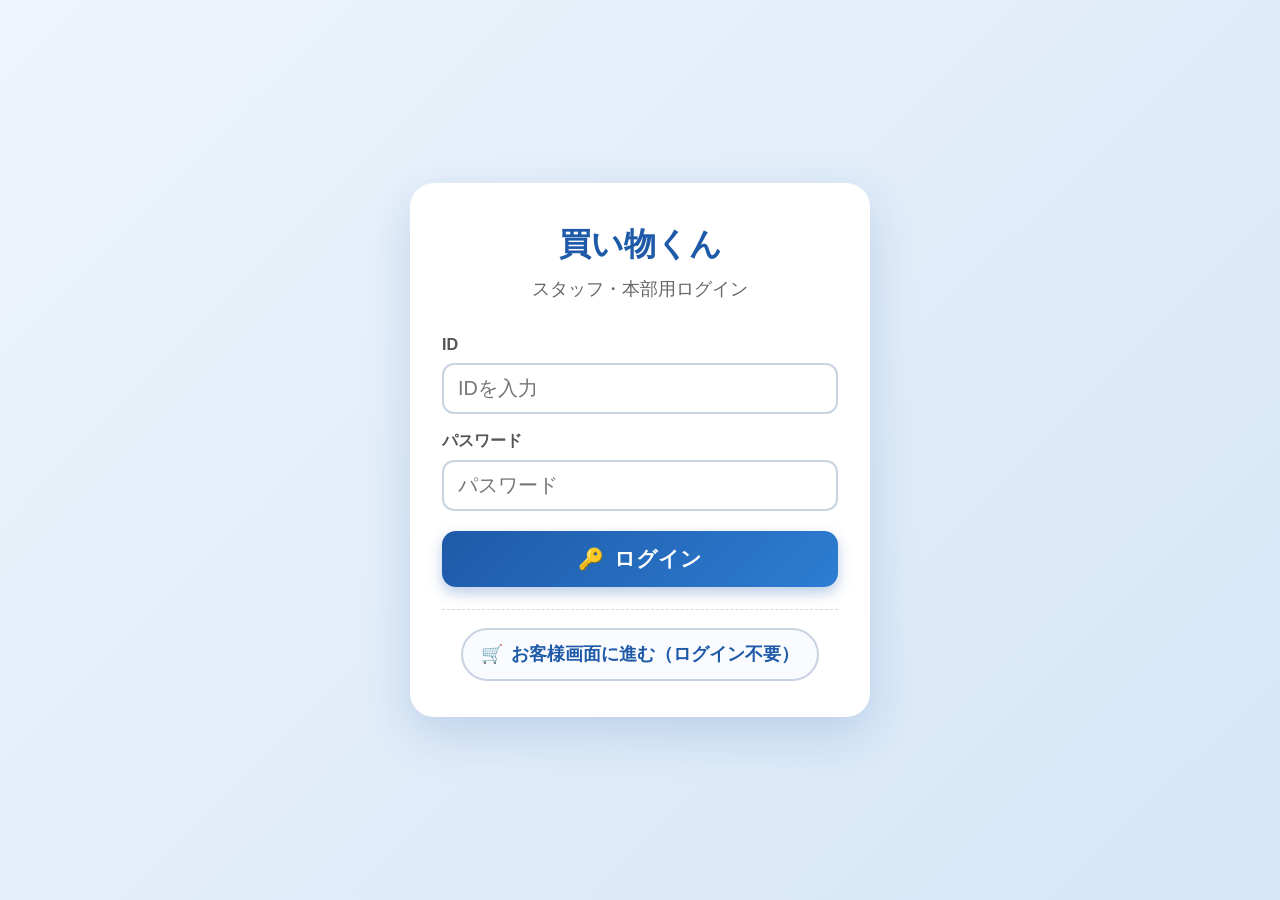
==== commit 82df9c25: "feat: メートくんログイン前提の運用フローに変更 - お客様画面をログイン必須化（未ログインはログイン画面へ） - 担当地区は本部指定で固定。ログイン時に自動セットし地区選択画面は廃止 - お客様" ====
--- a/index.html
+++ b/index.html
@@ -147,24 +147,28 @@
     <script src="auth.js"></script>
     <script src="cart.js"></script>
     <script>
-        // ウェルカム画面（同セッション中は初回のみ表示）
-        document.addEventListener("DOMContentLoaded", () => {
-            injectAuthBadge();
-            const welcome = document.getElementById("welcomeScreen");
-            const startBtn = document.getElementById("welcomeStartBtn");
+        // お客様画面はメートくんのログインが前提（未ログインはログイン画面へ）
+        if (!requireAuth("meito")) { /* リダイレクト中 */ }
+        else {
+            // ウェルカム画面（同セッション中は初回のみ表示）
+            document.addEventListener("DOMContentLoaded", () => {
+                injectStaffButton();   // お客様向けバッジは出さず、隅にスタッフボタンのみ
+                const welcome = document.getElementById("welcomeScreen");
+                const startBtn = document.getElementById("welcomeStartBtn");
 
-            if (sessionStorage.getItem("buyimono_welcomed") === "yes") {
-                welcome.classList.add("hide");
-            } else {
-                const dismiss = (e) => {
-                    e && e.stopPropagation && e.stopPropagation();
-                    sessionStorage.setItem("buyimono_welcomed", "yes");
+                if (sessionStorage.getItem("buyimono_welcomed") === "yes") {
                     welcome.classList.add("hide");
-                };
-                welcome.addEventListener("click", dismiss);
-                startBtn.addEventListener("click", dismiss);
-            }
-        });
+                } else {
+                    const dismiss = (e) => {
+                        e && e.stopPropagation && e.stopPropagation();
+                        sessionStorage.setItem("buyimono_welcomed", "yes");
+                        welcome.classList.add("hide");
+                    };
+                    welcome.addEventListener("click", dismiss);
+                    startBtn.addEventListener("click", dismiss);
+                }
+            });
+        }
     </script>
 </body>
 </html>
